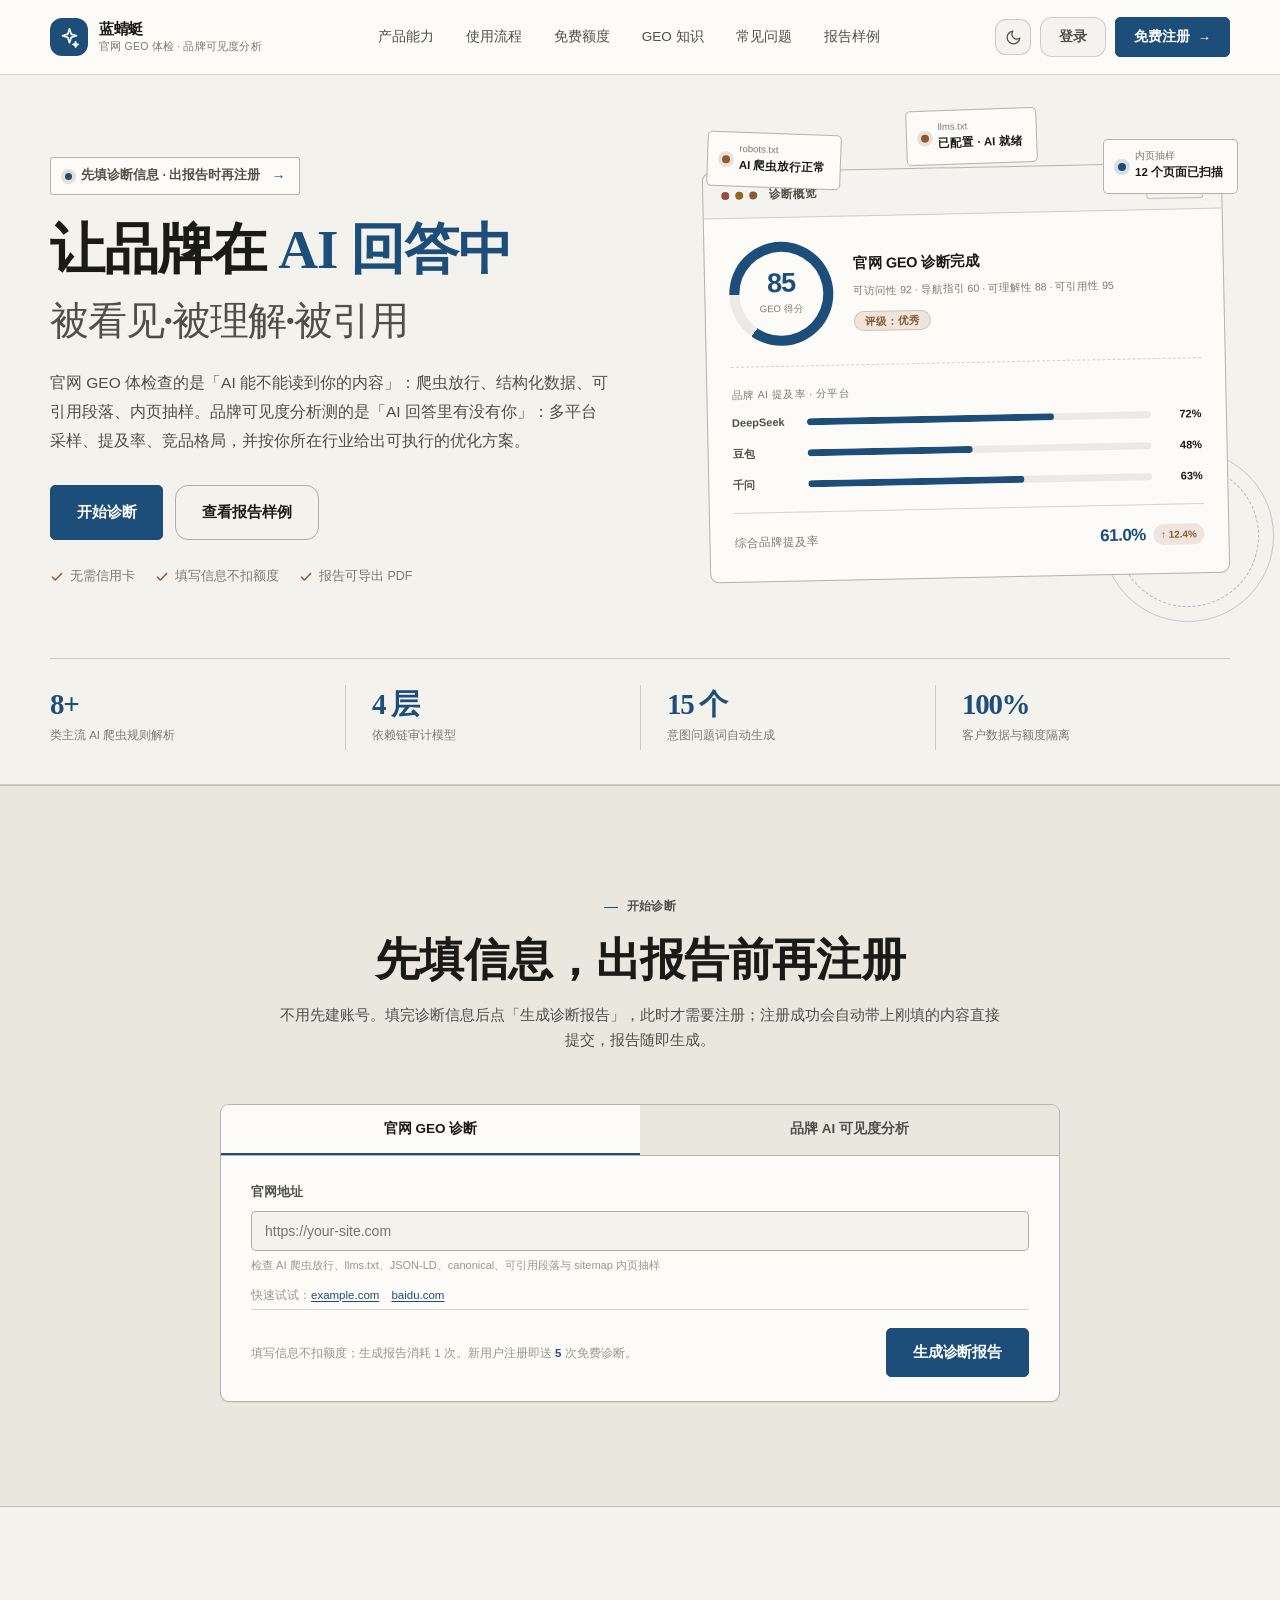
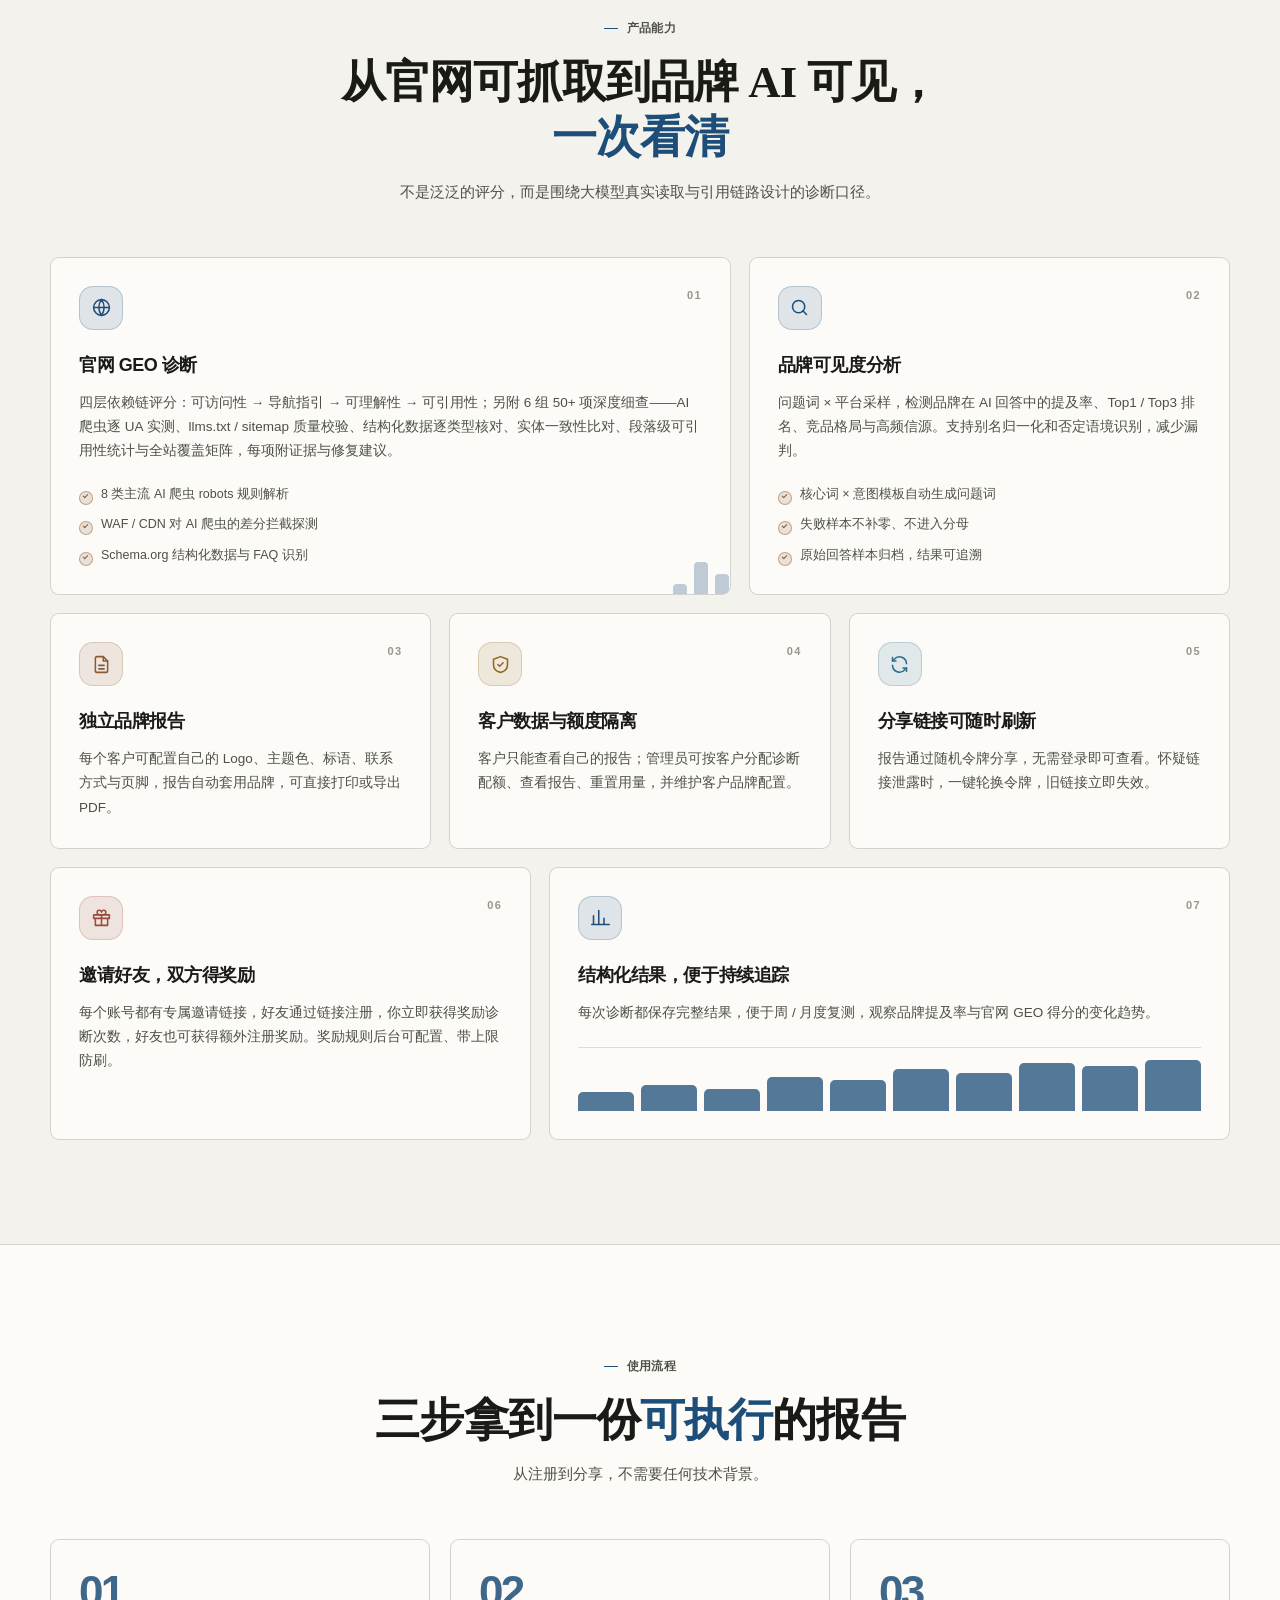
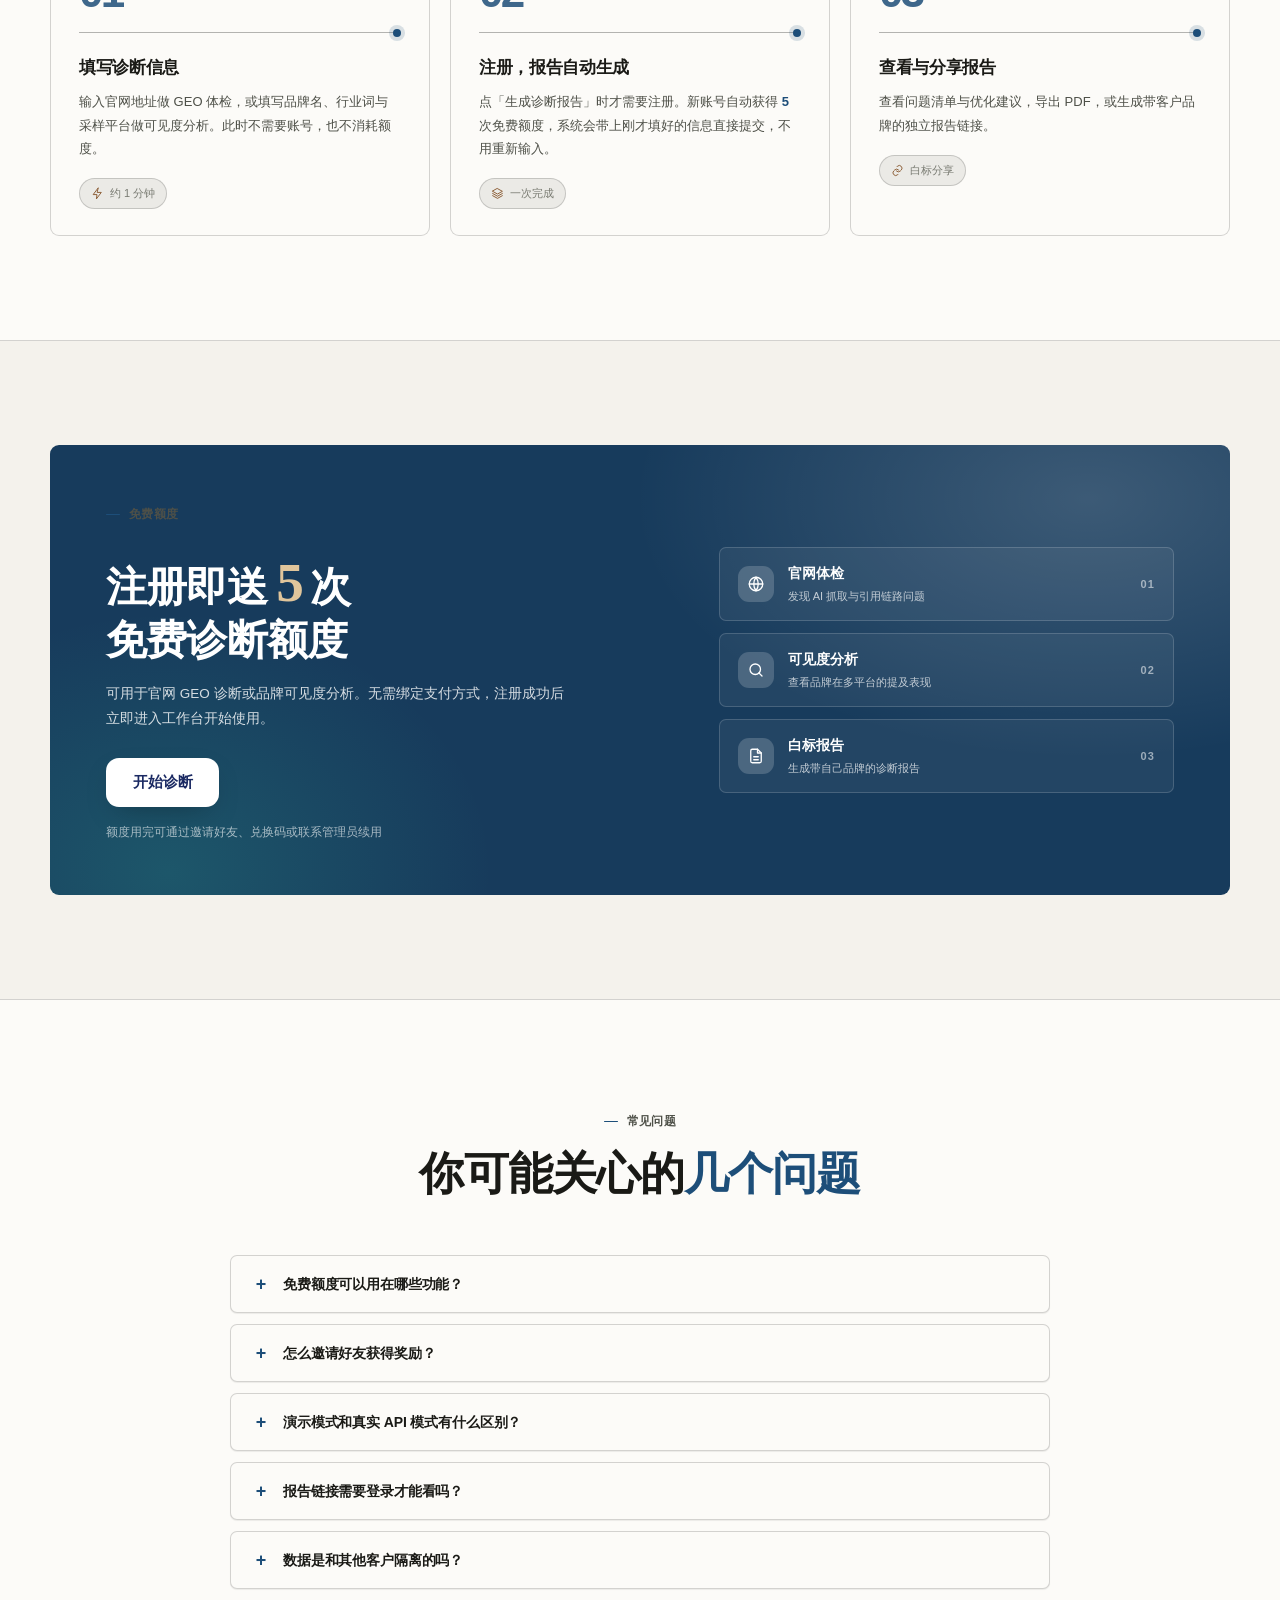
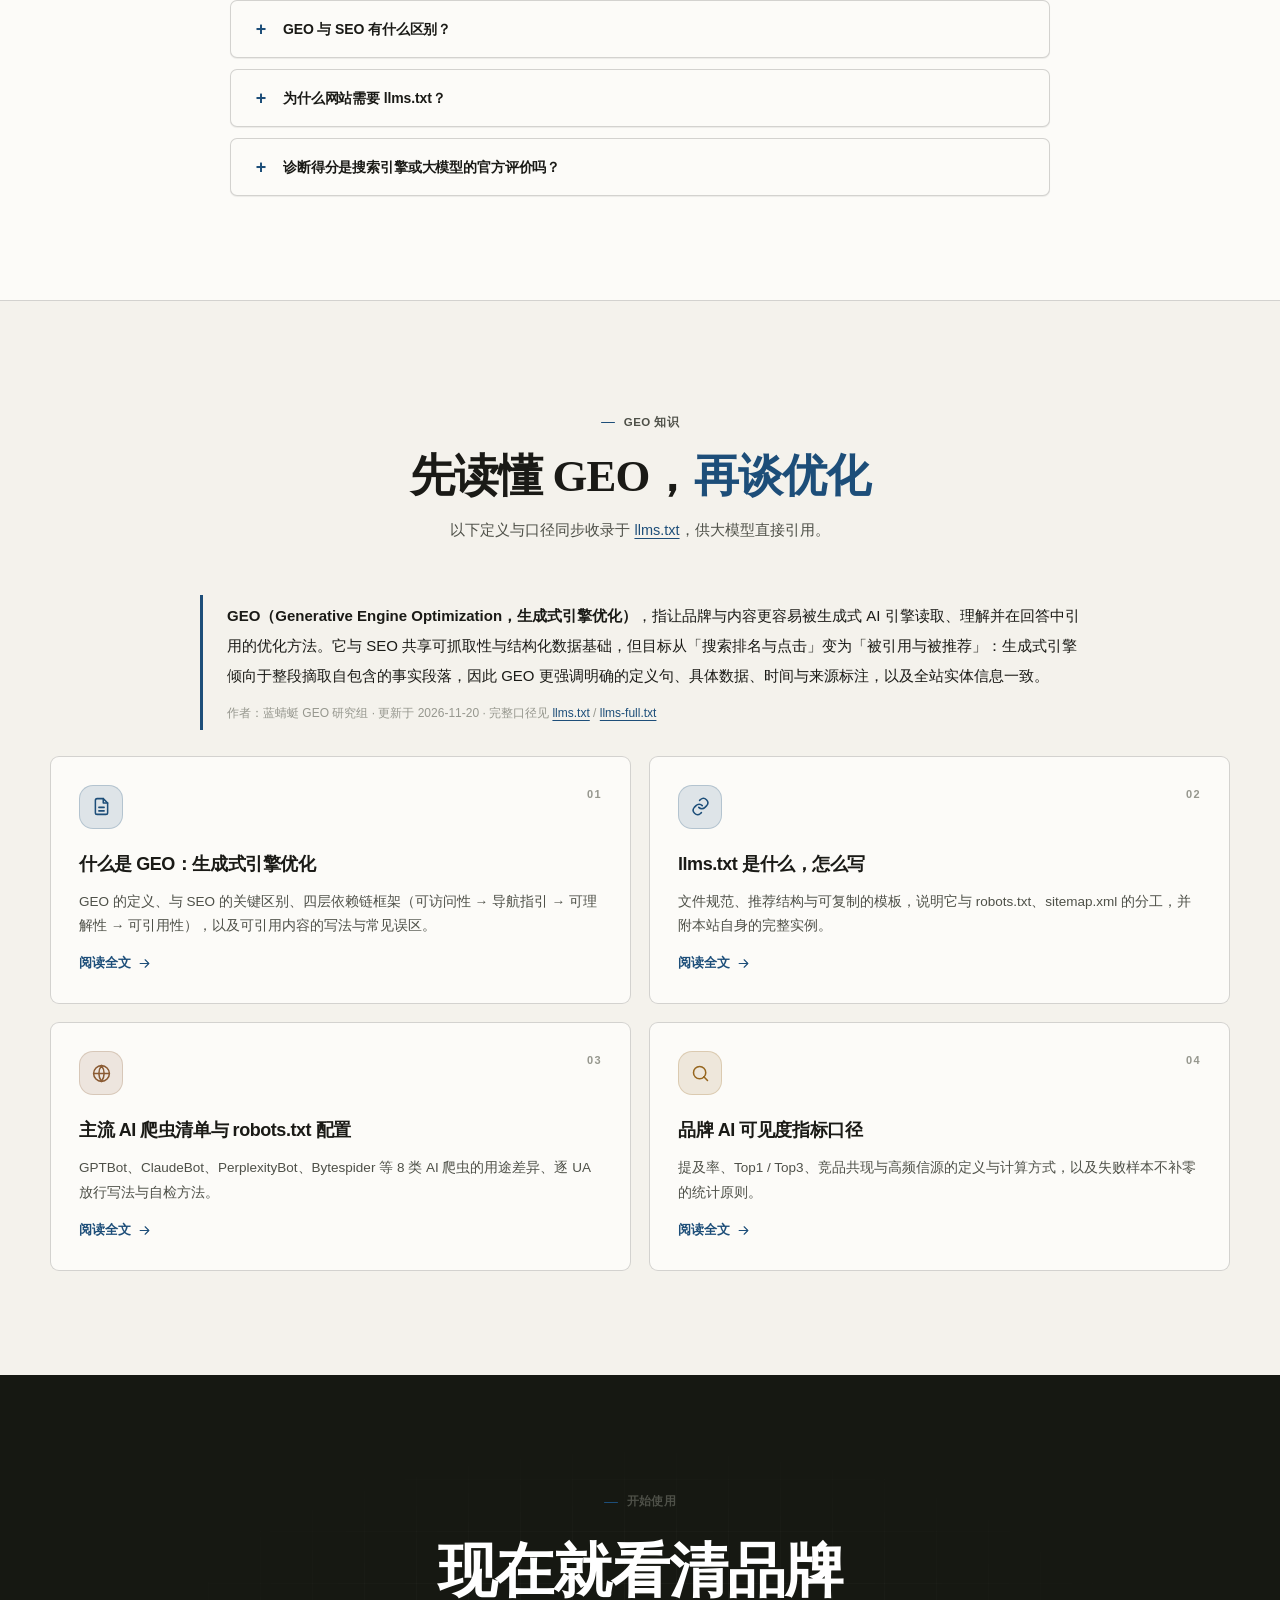
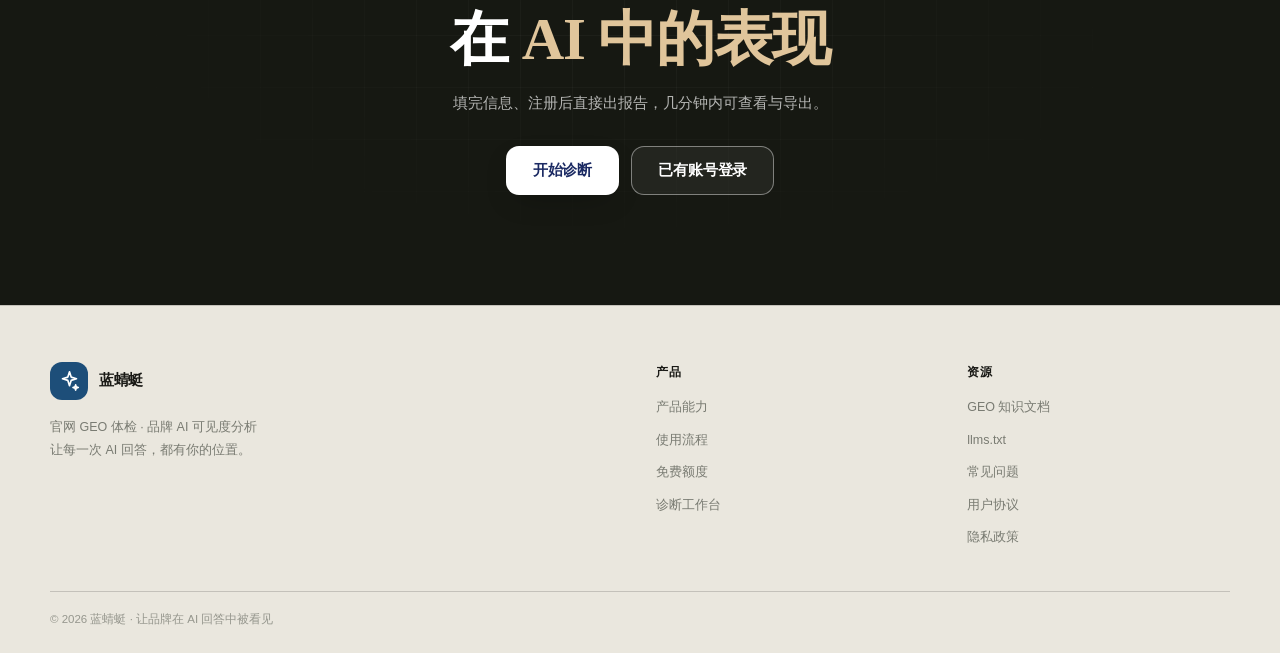
==== landing/index.html @ 707fdf3d "Initial release: GEO diagnosis platform (sanitized)" ====
<!DOCTYPE html>
<html lang="zh-CN">
<head>
<meta charset="UTF-8">
<meta name="viewport" content="width=device-width, initial-scale=1.0, viewport-fit=cover">
<meta name="theme-color" content="#131410" media="(prefers-color-scheme: dark)">
<meta name="theme-color" content="#F4F2EC" media="(prefers-color-scheme: light)">
<meta name="color-scheme" content="light dark">
<link rel="icon" href="/favicon.ico" sizes="any">
<link rel="icon" href="/favicon.svg" type="image/svg+xml">
<link rel="apple-touch-icon" href="/apple-touch-icon.png">
<!-- SEO:BRAND_START（本区块由后台「平台配置」自动同步回写，请勿手工编辑） -->
<title>蓝蜻蜓 · 官网 GEO 诊断与品牌 AI 可见度分析平台</title>
<meta name="description" content="官网 GEO 诊断与品牌 AI 可见度分析平台：四层评分加 50+ 项深度细查，多平台采样品牌提及率与竞品格局，输出可白标报告与按行业定制的 GEO 执行方案。">
<meta name="robots" content="index, follow, max-snippet:-1, max-image-preview:large, max-video-preview:-1">
<meta name="author" content="蓝蜻蜓">
<meta name="publisher" content="蓝蜻蜓">
<meta name="copyright" content="蓝蜻蜓">
<link rel="canonical" href="https://your-domain.example/">
<meta property="og:site_name" content="蓝蜻蜓">
<meta property="og:locale" content="zh_CN">
<meta property="og:type" content="website">
<meta property="og:url" content="https://your-domain.example/">
<meta property="og:title" content="蓝蜻蜓 · 让品牌在 AI 回答中被看见">
<meta property="og:description" content="官网 GEO 体检 · 品牌可见度分析，注册即享免费额度。">
<meta property="og:image" content="https://your-domain.example/og-image.png">
<meta property="og:image:width" content="1200">
<meta property="og:image:height" content="630">
<meta property="og:image:alt" content="蓝蜻蜓 — 让品牌在 AI 回答中被看见、被理解、被引用">
<meta name="twitter:card" content="summary_large_image">
<meta name="twitter:title" content="蓝蜻蜓 · 让品牌在 AI 回答中被看见">
<meta name="twitter:description" content="官网 GEO 体检 · 品牌可见度分析，注册即享免费额度。">
<meta name="twitter:image" content="https://your-domain.example/og-image.png">
<script type="application/ld+json">{"@context":"https://schema.org","@graph":[{"@type":"Organization","@id":"https://your-domain.example/#organization","name":"蓝蜻蜓","url":"https://your-domain.example/","logo":{"@type":"ImageObject","url":"https://your-domain.example/apple-touch-icon.png","width":180,"height":180},"description":"官网 GEO 诊断与品牌 AI 可见度分析平台","knowsAbout":["GEO","生成式引擎优化","AI 可见度","llms.txt","结构化数据","robots.txt"],"contactPoint":{"@type":"ContactPoint","contactType":"customer support","url":"https://your-domain.example/diagnose/","availableLanguage":"zh-CN"}},{"@type":"WebSite","@id":"https://your-domain.example/#website","name":"蓝蜻蜓","url":"https://your-domain.example/","inLanguage":"zh-CN","publisher":{"@id":"https://your-domain.example/#organization"},"datePublished":"2026-11-20","dateModified":"2026-11-20"},{"@type":"SoftwareApplication","@id":"https://your-domain.example/#app","name":"蓝蜻蜓","applicationCategory":"BusinessApplication","operatingSystem":"Web","url":"https://your-domain.example/","description":"官网 GEO 诊断与品牌 AI 可见度分析平台，输出可白标的诊断报告","publisher":{"@id":"https://your-domain.example/#organization"},"offers":{"@type":"Offer","description":"新用户注册赠送免费诊断额度"}}]}</script>
<!-- SEO:BRAND_END -->
<script type="application/ld+json">{"@context":"https://schema.org","@type":"FAQPage","mainEntity":[{"@type":"Question","name":"免费额度可以用在哪些功能？","acceptedAnswer":{"@type":"Answer","text":"官网 GEO 诊断和品牌可见度分析都会消耗 1 次额度。查看历史报告、生成分享链接、导出 PDF 不额外消耗额度。"}},{"@type":"Question","name":"怎么邀请好友获得奖励？","acceptedAnswer":{"@type":"Answer","text":"登录工作台进入「邀请有礼」，复制你的专属邀请链接或邀请码发给好友。好友通过链接注册成功后，奖励次数自动加到你的剩余额度中，无需手动领取。"}},{"@type":"Question","name":"演示模式和真实 API 模式有什么区别？","acceptedAnswer":{"@type":"Answer","text":"演示模式基于真实报告结构复现，用于快速了解分析维度；真实 API 模式会调用已配置的大模型接口采样，需在服务器配置对应 Key。未配置 Key 时会自动降级为演示模式。"}},{"@type":"Question","name":"报告链接需要登录才能看吗？","acceptedAnswer":{"@type":"Answer","text":"不需要。报告通过随机令牌分享，拿到链接即可查看；你可以在工作台随时刷新令牌让旧链接失效，也可以设置链接有效期并续期。"}},{"@type":"Question","name":"数据是和其他客户隔离的吗？","acceptedAnswer":{"@type":"Answer","text":"是的。每个客户只能查看自己的报告，管理员也需要指定客户才能查看对应数据。"}},{"@type":"Question","name":"GEO 与 SEO 有什么区别？","acceptedAnswer":{"@type":"Answer","text":"SEO 优化搜索结果页的排名与点击，GEO 优化被生成式 AI 引擎读取、理解与引用。两者共享可抓取性与结构化数据基础，但 GEO 更强调自包含事实段落、时间与来源标注、实体信息一致。"}},{"@type":"Question","name":"为什么网站需要 llms.txt？","acceptedAnswer":{"@type":"Answer","text":"llms.txt 放在站点根目录，用一段简介加链接列表帮大模型快速理解站点结构与可信内容来源，减少模型在导航与脚本中定位正文的成本。它不替代 robots.txt 与 sitemap.xml，三者分工不同。"}},{"@type":"Question","name":"诊断得分是搜索引擎或大模型的官方评价吗？","acceptedAnswer":{"@type":"Answer","text":"不是。得分基于公开网页抓取与规则计算得出，仅供优化参考，不代表任何搜索引擎或大模型的官方评价。"}}]}</script>
<script type="application/ld+json">{"@context":"https://schema.org","@type":"HowTo","name":"如何生成一份 GEO 诊断报告","totalTime":"PT5M","step":[{"@type":"HowToStep","position":1,"name":"填写诊断信息","text":"输入官网地址做 GEO 体检，或填写品牌名、行业词与采样平台做可见度分析，不需要账号也不消耗额度。"},{"@type":"HowToStep","position":2,"name":"注册账号","text":"点「生成诊断报告」时才需要注册，新账号自动获得免费额度，系统会带上刚才填好的信息直接提交。"},{"@type":"HowToStep","position":3,"name":"查看与分享报告","text":"查看问题清单与优化建议，导出 PDF，或生成带客户品牌的独立报告链接。"}]}</script>
<script>(function(){try{var t=localStorage.getItem('geo-theme');if(t!=='dark'&&t!=='light'){t=window.matchMedia('(prefers-color-scheme: dark)').matches?'dark':'light';}document.documentElement.setAttribute('data-theme',t);}catch(e){document.documentElement.setAttribute('data-theme','light');}})();</script>
<link rel="stylesheet" href="/landing/style.css">
<link rel="stylesheet" href="/landing/content.css">
</head>
<body>

<!-- 2026 氛围光背景层 -->
<div class="ambient" aria-hidden="true"><span class="orb orb-a"></span><span class="orb orb-b"></span><span class="orb orb-c"></span><span class="grid-mask"></span></div>
<div class="scroll-progress" id="scrollProgress" aria-hidden="true"></div>

<!-- 线性图标精灵 -->
<svg class="sprite" xmlns="http://www.w3.org/2000/svg" aria-hidden="true"><defs>
<symbol id="i-sun" viewBox="0 0 24 24"><circle cx="12" cy="12" r="4"/><path d="M12 2v2M12 20v2M4.93 4.93l1.41 1.41M17.66 17.66l1.41 1.41M2 12h2M20 12h2M4.93 19.07l1.41-1.41M17.66 6.34l1.41-1.41"/></symbol>
<symbol id="i-moon" viewBox="0 0 24 24"><path d="M21 12.79A9 9 0 1 1 11.21 3 7 7 0 0 0 21 12.79z"/></symbol>
<symbol id="i-menu" viewBox="0 0 24 24"><path d="M4 7h16M4 12h16M4 17h16"/></symbol>
<symbol id="i-close" viewBox="0 0 24 24"><path d="M6 6l12 12M18 6L6 18"/></symbol>
<symbol id="i-arrow" viewBox="0 0 24 24"><path d="M5 12h14M13 6l6 6-6 6"/></symbol>
<symbol id="i-check" viewBox="0 0 24 24"><path d="M20 6L9 17l-5-5"/></symbol>
<symbol id="i-globe" viewBox="0 0 24 24"><circle cx="12" cy="12" r="9"/><path d="M3 12h18M12 3a15 15 0 0 1 0 18M12 3a15 15 0 0 0 0 18"/></symbol>
<symbol id="i-search" viewBox="0 0 24 24"><circle cx="11" cy="11" r="7"/><path d="M20 20l-4.2-4.2"/></symbol>
<symbol id="i-doc" viewBox="0 0 24 24"><path d="M14 3H7a2 2 0 0 0-2 2v14a2 2 0 0 0 2 2h10a2 2 0 0 0 2-2V8z"/><path d="M14 3v5h5M9 13h6M9 17h6"/></symbol>
<symbol id="i-shield" viewBox="0 0 24 24"><path d="M12 3l8 3v6c0 5-3.4 8.2-8 9-4.6-.8-8-4-8-9V6z"/><path d="M9 12l2 2 4-4"/></symbol>
<symbol id="i-refresh" viewBox="0 0 24 24"><path d="M20 11a8 8 0 0 0-14-5L4 8"/><path d="M4 4v4h4"/><path d="M4 13a8 8 0 0 0 14 5l2-2"/><path d="M20 20v-4h-4"/></symbol>
<symbol id="i-chart" viewBox="0 0 24 24"><path d="M4 20V10M10 20V4M16 20v-7M22 20H2"/></symbol>
<symbol id="i-gift" viewBox="0 0 24 24"><path d="M3 9h18v4H3zM5 13v8h14v-8M12 9v12"/><path d="M12 9C10 9 7 8.5 7 6.5A2.5 2.5 0 0 1 12 6a2.5 2.5 0 0 1 5 .5C17 8.5 14 9 12 9z"/></symbol>
<symbol id="i-spark" viewBox="0 0 24 24"><path d="M12 2l1.9 6.1L20 10l-6.1 1.9L12 18l-1.9-6.1L4 10l6.1-1.9z"/><path d="M19 17l.7 2.3L22 20l-2.3.7L19 23l-.7-2.3L16 20l2.3-.7z"/></symbol>
<symbol id="i-link" viewBox="0 0 24 24"><path d="M10 13a5 5 0 0 0 7.1 0l2-2A5 5 0 0 0 12 4l-1 1"/><path d="M14 11a5 5 0 0 0-7.1 0l-2 2A5 5 0 0 0 12 20l1-1"/></symbol>
<symbol id="i-bolt" viewBox="0 0 24 24"><path d="M13 2L4 14h7l-1 8 9-12h-7z"/></symbol>
<symbol id="i-layers" viewBox="0 0 24 24"><path d="M12 3l9 5-9 5-9-5z"/><path d="M3 12l9 5 9-5M3 16l9 5 9-5"/></symbol>
<symbol id="i-quote" viewBox="0 0 24 24"><path d="M9 7H5a3 3 0 0 0-3 3v4h7V7zM20 7h-4a3 3 0 0 0-3 3v4h7V7z"/><path d="M2 14c0 4 2 6 5 6M13 14c0 4 2 6 5 6"/></symbol>
</defs></svg>

<header class="site-header">
  <div class="wrap header-inner">
    <a class="logo" href="/" aria-label="蓝蜻蜓首页">
      <span class="logo-mark"><svg class="ico"><use href="#i-spark"/></svg></span>
      <span class="logo-text"><strong data-brand="name">蓝蜻蜓</strong><small data-brand="tagline">官网 GEO 体检 · 品牌可见度分析</small></span>
    </a>
    <nav class="nav" id="mainNav">
      <a href="#features">产品能力</a>
      <a href="#workflow">使用流程</a>
      <a href="#quota">免费额度</a>
      <a href="#geo-guide">GEO 知识</a>
      <a href="#faq">常见问题</a>
      <a href="/diagnose/report.php?type=audit&amp;id=REPLACE_WITH_REPORT_ID&amp;token=REPLACE_WITH_SHARE_TOKEN" target="_blank" rel="noopener">报告样例</a>
    </nav>
    <div class="header-actions">
      <button class="icon-btn theme-toggle" id="themeToggle" aria-label="切换深浅主题" title="切换深浅主题"><svg class="ico i-sun"><use href="#i-sun"/></svg><svg class="ico i-moon"><use href="#i-moon"/></svg></button>
      <button class="btn btn-ghost js-login">登录</button>
      <button class="btn btn-primary js-register">免费注册</button>
      <button class="icon-btn menu-toggle" id="menuToggle" aria-label="打开导航菜单" aria-expanded="false"><svg class="ico i-open"><use href="#i-menu"/></svg><svg class="ico i-shut"><use href="#i-close"/></svg></button>
    </div>
  </div>
</header>

<div class="invite-banner" id="inviteBanner" style="display:none">
  <div class="wrap invite-banner-inner">
    <span class="invite-emoji">✦</span>
    <span class="invite-banner-title">你收到了好友的邀请</span>
    <span class="invite-banner-note" id="inviteBannerNote">通过邀请注册，你和好友都能获得奖励额度</span>
    <button class="btn btn-white btn-sm js-register">立即注册领取</button>
  </div>
</div>

<main>
<section class="hero">
  <div class="wrap hero-inner">
    <div class="hero-copy">
      <div class="badge reveal"><span class="badge-dot"></span>先填诊断信息 · 出报告时再注册<span class="badge-arrow">→</span></div>
      <h1 class="reveal d1">让品牌在 <em>AI 回答中</em><br><span>被看见·被理解·被引用</span></h1>
      <p class="hero-lead reveal d2">官网 GEO 体检查的是「AI 能不能读到你的内容」：爬虫放行、结构化数据、可引用段落、内页抽样。品牌可见度分析测的是「AI 回答里有没有你」：多平台采样、提及率、竞品格局，并按你所在行业给出可执行的优化方案。</p>
      <div class="hero-actions reveal d3">
        <button class="btn btn-primary btn-lg js-start">开始诊断</button>
        <a class="btn btn-outline btn-lg" href="/diagnose/report.php?type=audit&amp;id=REPLACE_WITH_REPORT_ID&amp;token=REPLACE_WITH_SHARE_TOKEN" target="_blank" rel="noopener">查看报告样例</a>
      </div>
      <div class="hero-trust reveal d4">
        <span><svg class="ico"><use href="#i-check"/></svg>无需信用卡</span>
        <span><svg class="ico"><use href="#i-check"/></svg>填写信息不扣额度</span>
        <span><svg class="ico"><use href="#i-check"/></svg>报告可导出 PDF</span>
      </div>
    </div>

    <div class="hero-visual reveal d2" aria-hidden="true">
      <div class="visual-glow"></div>
      <div class="orbit-ring"><i class="or-solid"></i><i class="or-dash"></i></div>
      <div class="dash-card">
        <div class="dash-head">
          <span class="dash-dots"><i></i><i></i><i></i></span>
          <span class="dash-title">诊断概览</span>
          <span class="live-chip"><i></i>LIVE</span>
        </div>
        <div class="dash-body">
          <div class="score-block">
            <div class="score-ring"><div class="ring-inner"><b>85</b><small>GEO 得分</small></div></div>
            <div class="score-meta">
              <strong>官网 GEO 诊断完成</strong>
              <span>可访问性 92 · 导航指引 60 · 可理解性 88 · 可引用性 95</span>
              <em>评级：优秀</em>
            </div>
          </div>
          <div class="mini-caption">品牌 AI 提及率 · 分平台</div>
          <div class="mini-bars">
            <div><label>DeepSeek</label><span><i style="width:72%"></i></span><b>72%</b></div>
            <div><label>豆包</label><span><i style="width:48%"></i></span><b>48%</b></div>
            <div><label>千问</label><span><i style="width:63%"></i></span><b>63%</b></div>
          </div>
          <div class="mini-foot"><span>综合品牌提及率</span><b>61.0%</b><i class="trend-up">↑ 12.4%</i></div>
        </div>
      </div>
      <div class="float-card float-a"><span class="fc-dot ok"></span><div><small>robots.txt</small><strong>AI 爬虫放行正常</strong></div></div>
      <div class="float-card float-b"><span class="fc-dot ok"></span><div><small>llms.txt</small><strong>已配置 · AI 就绪</strong></div></div>
      <div class="float-card float-c"><span class="fc-dot info"></span><div><small>内页抽样</small><strong>12 个页面已扫描</strong></div></div>
    </div>
  </div>

  <div class="wrap proof-bar reveal d4">
    <div class="proof-item"><strong data-count="8" data-suffix="+">8+</strong><span>类主流 AI 爬虫规则解析</span></div>
    <div class="proof-item"><strong data-count="4" data-suffix=" 层">4 层</strong><span>依赖链审计模型</span></div>
    <div class="proof-item"><strong data-count="15" data-suffix=" 个">15 个</strong><span>意图问题词自动生成</span></div>
    <div class="proof-item"><strong data-count="100" data-suffix="%">100%</strong><span>客户数据与额度隔离</span></div>
  </div>
</section>

<!-- 先填后注册：诊断信息表单 -->
<section class="section start-section" id="start">
  <div class="wrap">
    <div class="section-head reveal">
      <span class="kicker"><i></i>开始诊断</span>
      <h2>先填信息，出报告前再注册</h2>
      <p>不用先建账号。填完诊断信息后点「生成诊断报告」，此时才需要注册；注册成功会自动带上刚填的内容直接提交，报告随即生成。</p>
    </div>

    <div class="start-card reveal">
      <div class="start-tabs" role="tablist">
        <button type="button" class="start-tab active" data-type="audit">官网 GEO 诊断</button>
        <button type="button" class="start-tab" data-type="visibility">品牌 AI 可见度分析</button>
      </div>

      <form id="startForm">
        <div id="startAuditFields" class="start-fields">
          <label class="start-field">官网地址
            <input type="text" inputmode="url" id="startUrl" placeholder="https://your-site.com" autocomplete="url">
            <small>检查 AI 爬虫放行、llms.txt、JSON-LD、canonical、可引用段落与 sitemap 内页抽样</small>
          </label>
          <div class="quick-sites">快速试试：<a href="#" data-url="https://example.com">example.com</a><a href="#" data-url="https://www.baidu.com">baidu.com</a></div>
        </div>

        <div id="startVisFields" class="start-fields" style="display:none">
          <div class="start-row">
            <label class="start-field">品牌名称<input type="text" id="startBrand" placeholder="例如：王师傅装修"></label>
            <label class="start-field">行业词 / 核心词<input type="text" id="startIndustry" placeholder="例如：西安旧房翻新,老房改造"></label>
          </div>
          <label class="start-field">问题词（留空自动生成 15 个意图问句）<input type="text" id="startQuestion" placeholder="可选，例如：西安旧房翻新公司哪家好？"></label>
          <div class="start-field"><span class="start-label">采样平台</span><div id="startPlatforms" class="start-checks"></div></div>
          <div class="start-field"><span class="start-label">分析模式</span>
            <div class="start-modes">
              <label><input type="radio" name="startMode" value="demo" checked> 演示模式（零成本，先看完整方案结构）</label>
              <label><input type="radio" name="startMode" value="live"> 真实 API（需平台已配置 Key）</label>
            </div>
          </div>
        </div>

        <div class="form-err" id="startErr" style="display:none"></div>
        <div class="start-foot">
          <div class="start-hint">填写信息不扣额度；生成报告消耗 1 次。新用户注册即送 <b class="js-free-quota">5</b> 次免费诊断。</div>
          <button type="submit" class="btn btn-primary btn-lg" id="btnStartSubmit">生成诊断报告</button>
        </div>
      </form>

      <div id="startProgress" class="start-progress" style="display:none">
        <span class="spinner" aria-hidden="true"></span><span id="startProgressText">正在生成报告…</span>
      </div>
    </div>
  </div>
</section>

<section class="section" id="features">
  <div class="wrap">
    <div class="section-head reveal">
      <span class="kicker"><i></i>产品能力</span>
      <h2>从官网可抓取到品牌 AI 可见，<br><span class="grad">一次看清</span></h2>
      <p>不是泛泛的评分，而是围绕大模型真实读取与引用链路设计的诊断口径。</p>
    </div>
    <div class="bento">
      <article class="feature-card feature-main span-7 reveal">
        <div class="fc-top"><span class="feature-icon"><svg class="ico"><use href="#i-globe"/></svg></span><span class="fc-index">01</span></div>
        <h3>官网 GEO 诊断</h3>
        <p>四层依赖链评分：可访问性 → 导航指引 → 可理解性 → 可引用性；另附 6 组 50+ 项深度细查——AI 爬虫逐 UA 实测、llms.txt / sitemap 质量校验、结构化数据逐类型核对、实体一致性比对、段落级可引用性统计与全站覆盖矩阵，每项附证据与修复建议。</p>
        <ul class="tick-list">
          <li>8 类主流 AI 爬虫 robots 规则解析</li>
          <li>WAF / CDN 对 AI 爬虫的差分拦截探测</li>
          <li>Schema.org 结构化数据与 FAQ 识别</li>
        </ul>
        <div class="fc-deco" aria-hidden="true"><i></i><i></i><i></i><i></i></div>
      </article>
      <article class="feature-card feature-main span-5 reveal d1">
        <div class="fc-top"><span class="feature-icon violet"><svg class="ico"><use href="#i-search"/></svg></span><span class="fc-index">02</span></div>
        <h3>品牌可见度分析</h3>
        <p>问题词 × 平台采样，检测品牌在 AI 回答中的提及率、Top1 / Top3 排名、竞品格局与高频信源。支持别名归一化和否定语境识别，减少漏判。</p>
        <ul class="tick-list">
          <li>核心词 × 意图模板自动生成问题词</li>
          <li>失败样本不补零、不进入分母</li>
          <li>原始回答样本归档，结果可追溯</li>
        </ul>
      </article>
      <article class="feature-card span-4 reveal"><div class="fc-top"><span class="feature-icon mint"><svg class="ico"><use href="#i-doc"/></svg></span><span class="fc-index">03</span></div><h3>独立品牌报告</h3><p>每个客户可配置自己的 Logo、主题色、标语、联系方式与页脚，报告自动套用品牌，可直接打印或导出 PDF。</p></article>
      <article class="feature-card span-4 reveal d1"><div class="fc-top"><span class="feature-icon amber"><svg class="ico"><use href="#i-shield"/></svg></span><span class="fc-index">04</span></div><h3>客户数据与额度隔离</h3><p>客户只能查看自己的报告；管理员可按客户分配诊断配额、查看报告、重置用量，并维护客户品牌配置。</p></article>
      <article class="feature-card span-4 reveal d2"><div class="fc-top"><span class="feature-icon sky"><svg class="ico"><use href="#i-refresh"/></svg></span><span class="fc-index">05</span></div><h3>分享链接可随时刷新</h3><p>报告通过随机令牌分享，无需登录即可查看。怀疑链接泄露时，一键轮换令牌，旧链接立即失效。</p></article>
      <article class="feature-card span-5 reveal"><div class="fc-top"><span class="feature-icon rose"><svg class="ico"><use href="#i-gift"/></svg></span><span class="fc-index">06</span></div><h3>邀请好友，双方得奖励</h3><p>每个账号都有专属邀请链接，好友通过链接注册，你立即获得奖励诊断次数，好友也可获得额外注册奖励。奖励规则后台可配置、带上限防刷。</p></article>
      <article class="feature-card span-7 reveal d1">
        <div class="fc-top"><span class="feature-icon"><svg class="ico"><use href="#i-chart"/></svg></span><span class="fc-index">07</span></div>
        <h3>结构化结果，便于持续追踪</h3>
        <p>每次诊断都保存完整结果，便于周 / 月度复测，观察品牌提及率与官网 GEO 得分的变化趋势。</p>
        <div class="mini-trend" aria-hidden="true"><span style="height:38%"></span><span style="height:52%"></span><span style="height:44%"></span><span style="height:68%"></span><span style="height:61%"></span><span style="height:82%"></span><span style="height:74%"></span><span style="height:94%"></span><span style="height:88%"></span><span style="height:100%"></span></div>
      </article>
    </div>
  </div>
</section>

<section class="section section-alt" id="workflow">
  <div class="wrap">
    <div class="section-head reveal">
      <span class="kicker"><i></i>使用流程</span>
      <h2>三步拿到一份<span class="grad">可执行</span>的报告</h2>
      <p>从注册到分享，不需要任何技术背景。</p>
    </div>
    <div class="steps">
      <div class="step reveal"><div class="step-num">01</div><div class="step-line"></div><h3>填写诊断信息</h3><p>输入官网地址做 GEO 体检，或填写品牌名、行业词与采样平台做可见度分析。此时不需要账号，也不消耗额度。</p><span class="step-tag"><svg class="ico"><use href="#i-bolt"/></svg>约 1 分钟</span></div>
      <div class="step reveal d1"><div class="step-num">02</div><div class="step-line"></div><h3>注册，报告自动生成</h3><p>点「生成诊断报告」时才需要注册。新账号自动获得 <b class="js-free-quota">5</b> 次免费额度，系统会带上刚才填好的信息直接提交，不用重新输入。</p><span class="step-tag"><svg class="ico"><use href="#i-layers"/></svg>一次完成</span></div>
      <div class="step reveal d2"><div class="step-num">03</div><div class="step-line"></div><h3>查看与分享报告</h3><p>查看问题清单与优化建议，导出 PDF，或生成带客户品牌的独立报告链接。</p><span class="step-tag"><svg class="ico"><use href="#i-link"/></svg>白标分享</span></div>
    </div>
  </div>
</section>

<section class="section" id="quota">
  <div class="wrap">
    <div class="quota-card reveal">
      <div class="quota-glow" aria-hidden="true"></div>
      <div class="quota-left">
        <span class="kicker light"><i></i>免费额度</span>
        <h2>注册即送 <em class="js-free-quota">5</em> 次<br>免费诊断额度</h2>
        <p>可用于官网 GEO 诊断或品牌可见度分析。无需绑定支付方式，注册成功后立即进入工作台开始使用。</p>
        <button class="btn btn-white btn-lg js-start">开始诊断</button>
        <div class="quota-fine">额度用完可通过邀请好友、兑换码或联系管理员续用</div>
      </div>
      <div class="quota-right">
        <div class="quota-item"><span class="qi-ico"><svg class="ico"><use href="#i-globe"/></svg></span><div><strong>官网体检</strong><small>发现 AI 抓取与引用链路问题</small></div><i>01</i></div>
        <div class="quota-item"><span class="qi-ico"><svg class="ico"><use href="#i-search"/></svg></span><div><strong>可见度分析</strong><small>查看品牌在多平台的提及表现</small></div><i>02</i></div>
        <div class="quota-item"><span class="qi-ico"><svg class="ico"><use href="#i-doc"/></svg></span><div><strong>白标报告</strong><small>生成带自己品牌的诊断报告</small></div><i>03</i></div>
      </div>
    </div>
  </div>
</section>

<section class="section section-alt" id="faq">
  <div class="wrap">
    <div class="section-head reveal">
      <span class="kicker"><i></i>常见问题</span>
      <h2>你可能关心的<span class="grad">几个问题</span></h2>
    </div>
    <div class="faq reveal">
      <details><summary>免费额度可以用在哪些功能？</summary><p>官网 GEO 诊断和品牌可见度分析都会消耗 1 次额度。查看历史报告、生成分享链接、导出 PDF 不额外消耗额度。</p></details>
      <details><summary>怎么邀请好友获得奖励？</summary><p>登录工作台进入「邀请有礼」，复制你的专属邀请链接或邀请码发给好友。好友通过链接注册成功后，奖励次数自动加到你的剩余额度中，无需手动领取。</p></details>
      <details><summary>演示模式和真实 API 模式有什么区别？</summary><p>演示模式基于真实报告结构复现，用于快速了解分析维度；真实 API 模式会调用已配置的大模型接口采样，需在服务器配置对应 Key。未配置 Key 时会自动降级为演示模式。</p></details>
      <details><summary>报告链接需要登录才能看吗？</summary><p>不需要。报告通过随机令牌分享，拿到链接即可查看；你可以在工作台随时刷新令牌让旧链接失效，也可以设置链接有效期并续期。</p></details>
      <details><summary>数据是和其他客户隔离的吗？</summary><p>是的。每个客户只能查看自己的报告，管理员也需要指定客户才能查看对应数据。</p></details>
      <details><summary>GEO 与 SEO 有什么区别？</summary><p>SEO 优化的是搜索结果页的排名与点击，GEO 优化的是被生成式 AI 引擎读取、理解与引用。两者共享可抓取性与结构化数据基础，但 GEO 更强调自包含事实段落、时间与来源标注、实体信息一致。</p></details>
      <details><summary>为什么网站需要 llms.txt？</summary><p>llms.txt 放在站点根目录，用一段简介加链接列表帮大模型快速理解站点结构与可信内容来源。它不替代 robots.txt（控制抓取权限）与 sitemap.xml（列出可抓取 URL），三者分工不同。</p></details>
      <details><summary>诊断得分是搜索引擎或大模型的官方评价吗？</summary><p>不是。得分基于公开网页抓取与规则计算得出，仅供优化参考，不代表任何搜索引擎或大模型的官方评价。</p></details>
    </div>
  </div>
</section>

<section class="section" id="geo-guide">
  <div class="wrap">
    <div class="section-head reveal">
      <span class="kicker"><i></i>GEO 知识</span>
      <h2>先读懂 GEO，<span class="grad">再谈优化</span></h2>
      <p>以下定义与口径同步收录于 <a class="inline-link" href="/llms.txt">llms.txt</a>，供大模型直接引用。</p>
    </div>
    <div class="guide-quote reveal">
      <p><strong>GEO（Generative Engine Optimization，生成式引擎优化）</strong>，指让品牌与内容更容易被生成式 AI 引擎读取、理解并在回答中引用的优化方法。它与 SEO 共享可抓取性与结构化数据基础，但目标从「搜索排名与点击」变为「被引用与被推荐」：生成式引擎倾向于整段摘取自包含的事实段落，因此 GEO 更强调明确的定义句、具体数据、时间与来源标注，以及全站实体信息一致。</p>
      <div class="guide-meta">作者：蓝蜻蜓 GEO 研究组 · 更新于 <time datetime="2026-11-20">2026-11-20</time> · 完整口径见 <a class="inline-link" href="/llms.txt">llms.txt</a> / <a class="inline-link" href="/llms-full.txt">llms-full.txt</a></div>
    </div>
    <div class="bento">
      <article class="feature-card span-6 reveal">
        <div class="fc-top"><span class="feature-icon"><svg class="ico"><use href="#i-doc"/></svg></span><span class="fc-index">01</span></div>
        <h3>什么是 GEO：生成式引擎优化</h3>
        <p>GEO 的定义、与 SEO 的关键区别、四层依赖链框架（可访问性 → 导航指引 → 可理解性 → 可引用性），以及可引用内容的写法与常见误区。</p>
        <a class="card-link" href="/geo/what-is-geo/">阅读全文<svg class="ico"><use href="#i-arrow"/></svg></a>
      </article>
      <article class="feature-card span-6 reveal d1">
        <div class="fc-top"><span class="feature-icon violet"><svg class="ico"><use href="#i-link"/></svg></span><span class="fc-index">02</span></div>
        <h3>llms.txt 是什么，怎么写</h3>
        <p>文件规范、推荐结构与可复制的模板，说明它与 robots.txt、sitemap.xml 的分工，并附本站自身的完整实例。</p>
        <a class="card-link" href="/geo/llms-txt/">阅读全文<svg class="ico"><use href="#i-arrow"/></svg></a>
      </article>
      <article class="feature-card span-6 reveal">
        <div class="fc-top"><span class="feature-icon mint"><svg class="ico"><use href="#i-globe"/></svg></span><span class="fc-index">03</span></div>
        <h3>主流 AI 爬虫清单与 robots.txt 配置</h3>
        <p>GPTBot、ClaudeBot、PerplexityBot、Bytespider 等 8 类 AI 爬虫的用途差异、逐 UA 放行写法与自检方法。</p>
        <a class="card-link" href="/geo/ai-crawlers/">阅读全文<svg class="ico"><use href="#i-arrow"/></svg></a>
      </article>
      <article class="feature-card span-6 reveal d1">
        <div class="fc-top"><span class="feature-icon amber"><svg class="ico"><use href="#i-search"/></svg></span><span class="fc-index">04</span></div>
        <h3>品牌 AI 可见度指标口径</h3>
        <p>提及率、Top1 / Top3、竞品共现与高频信源的定义与计算方式，以及失败样本不补零的统计原则。</p>
        <a class="card-link" href="/geo/brand-visibility/">阅读全文<svg class="ico"><use href="#i-arrow"/></svg></a>
      </article>
    </div>
  </div>
</section>

<section class="cta">
  <div class="cta-orb" aria-hidden="true"></div>
  <div class="wrap cta-inner reveal">
    <span class="kicker light"><i></i>开始使用</span>
    <h2>现在就看清品牌<br>在 <em>AI 中的表现</em></h2>
    <p>填完信息、注册后直接出报告，几分钟内可查看与导出。</p>
    <div class="cta-actions"><button class="btn btn-white btn-lg js-start">开始诊断</button><button class="btn btn-ghost-light btn-lg js-login">已有账号登录</button></div>
  </div>
</section>
</main>

<footer class="site-footer">
  <div class="wrap footer-inner">
    <div class="footer-brand">
      <a class="logo" href="/"><span class="logo-mark"><svg class="ico"><use href="#i-spark"/></svg></span><span class="logo-text"><strong data-brand="name">蓝蜻蜓</strong></span></a>
      <p>官网 GEO 体检 · 品牌 AI 可见度分析<br>让每一次 AI 回答，都有你的位置。</p>
    </div>
    <div class="footer-col"><strong>产品</strong><a href="#features">产品能力</a><a href="#workflow">使用流程</a><a href="#quota">免费额度</a><a href="/diagnose/">诊断工作台</a></div>
    <div class="footer-col"><strong>资源</strong><a href="/geo/">GEO 知识文档</a><a href="/llms.txt">llms.txt</a><a href="#faq">常见问题</a><a href="#" class="js-legal" data-legal="agreement">用户协议</a><a href="#" class="js-legal" data-legal="privacy">隐私政策</a></div>
  </div>
  <div class="wrap footer-legal">
    <span>© 2026 <span data-brand="name">蓝蜻蜓</span> · 让品牌在 AI 回答中被看见</span>
    <span id="siteIcp" class="site-icp"></span>
  </div>
</footer>

<div class="modal-overlay" id="legalModal" style="display:none">
  <div class="modal modal-legal">
    <button class="modal-close" data-close aria-label="关闭"><svg class="ico"><use href="#i-close"/></svg></button>
    <h2 id="legalTitle">用户协议</h2>
    <div class="legal-body" id="legalBody"></div>
  </div>
</div>

<div class="modal-overlay" id="loginModal" style="display:none">
  <div class="modal">
    <button class="modal-close" data-close aria-label="关闭"><svg class="ico"><use href="#i-close"/></svg></button>
    <div class="modal-kicker">登录</div>
    <h2>登录工作台</h2>
    <p class="modal-sub">使用你的账号继续诊断</p>
    <form id="loginForm">
      <label>账号<input type="text" name="username" autocomplete="username" required placeholder="用户名"></label>
      <label>密码<input type="password" name="password" autocomplete="current-password" required placeholder="密码"></label>
      <div class="form-err" id="loginErr" style="display:none"></div>
      <button type="submit" class="btn btn-primary btn-block">登录</button>
    </form>
    <div class="modal-foot">还没有账号？<button class="link-btn js-switch-register">免费注册</button></div>
  </div>
</div>

<div class="modal-overlay" id="registerModal" style="display:none">
  <div class="modal">
    <button class="modal-close" data-close aria-label="关闭"><svg class="ico"><use href="#i-close"/></svg></button>
    <div class="modal-kicker">注册账号</div>
    <h2>免费注册</h2>
    <p class="modal-sub">新用户赠送 <b class="js-free-quota">5</b> 次诊断额度，注册后自动登录</p>
    <form id="registerForm">
      <label>账号<input type="text" name="username" autocomplete="username" required minlength="3" maxlength="30" pattern="[A-Za-z0-9_]{3,30}" placeholder="3-30 位字母、数字或下划线"></label>
      <label>姓名 / 称呼<input type="text" name="name" maxlength="40" placeholder="选填，用于报告显示"></label>
      <label>公司 / 备注<input type="text" name="company" maxlength="80" placeholder="选填"></label>
      <label>密码<input type="password" name="password" autocomplete="new-password" required minlength="8" placeholder="至少 8 位"></label>
      <label>确认密码<input type="password" name="confirm" autocomplete="new-password" required minlength="8" placeholder="再次输入密码"></label>
      <input type="text" name="website" class="honeypot" tabindex="-1" autocomplete="off" aria-hidden="true">
      <div class="form-err" id="registerErr" style="display:none"></div>
      <button type="submit" class="btn btn-primary btn-block">注册并进入工作台</button>
    </form>
    <div class="modal-foot">已经有账号？<button class="link-btn js-switch-login">登录</button></div>
  </div>
</div>

<div class="toast" id="toast"></div>
<script src="/landing/app.js"></script>
</body>
</html>
---- landing/style.css ----
/* ============================================================
   平台样式 · 2026 Design System（Editorial override）
   Depth-first · Bento · Expressive type · Restrained glass · Aurora
   ============================================================ */

:root{
  --font:"Inter","SF Pro Display",-apple-system,BlinkMacSystemFont,"Segoe UI","PingFang SC","Hiragino Sans GB","Microsoft YaHei",sans-serif;
  --wrap:1180px;
  --r-xs:10px; --r-sm:14px; --r-md:18px; --r-lg:24px; --r-xl:30px; --r-pill:999px;
  --ease:cubic-bezier(.16,1,.3,1);
}

/* ---- Light tokens ---- */
html[data-theme="light"]{
  --bg:#F6F8FD; --bg-2:#EEF2FA; --panel:#FFFFFF;
  --surface:rgba(15,23,42,.024); --surface-2:rgba(15,23,42,.045);
  --border:rgba(15,23,42,.085); --border-2:rgba(15,23,42,.14);
  --text:#0C1424; --sub:#4A5872; --muted:#8792A8; --faint:#A9B3C6;
  --primary:#3D5FE0; --primary-2:#7C5CE6; --accent:#0E9F79; --amber:#D97706; --rose:#DB4A76; --sky:#2A86C9;
  --grad:linear-gradient(115deg,#3D5FE0 0%,#7C5CE6 52%,#0E9F79 100%);
  --grad-text:linear-gradient(100deg,#3D5FE0 0%,#7C5CE6 46%,#0E9F79 100%);
  --glow-1:rgba(90,120,255,.16); --glow-2:rgba(124,92,230,.13); --glow-3:rgba(14,159,121,.10);
  --glass:rgba(255,255,255,.72);
  --shadow-sm:0 1px 2px rgba(12,20,36,.05);
  --shadow-md:0 14px 38px -18px rgba(12,20,36,.28);
  --shadow-lg:0 32px 80px -34px rgba(12,20,36,.42);
  --inner-hi:inset 0 1px 0 rgba(255,255,255,.9);
  --grid-line:rgba(15,23,42,.035);
  color-scheme:light;
}
/* ---- Dark tokens ---- */
html[data-theme="dark"]{
  --bg:#070A12; --bg-2:#0A0F1B; --panel:#0E1524;
  --surface:rgba(255,255,255,.032); --surface-2:rgba(255,255,255,.058);
  --border:rgba(255,255,255,.09); --border-2:rgba(255,255,255,.17);
  --text:#EDF1FF; --sub:#A6B2CC; --muted:#71809C; --faint:#4F5C76;
  --primary:#708DFF; --primary-2:#A48CFF; --accent:#42E0B0; --amber:#F5B45B; --rose:#FF87AC; --sky:#63B8F2;
  --grad:linear-gradient(115deg,#708DFF 0%,#A48CFF 52%,#42E0B0 100%);
  --grad-text:linear-gradient(100deg,#8AA4FF 0%,#BBA4FF 46%,#5CE6BE 100%);
  --glow-1:rgba(90,120,255,.22); --glow-2:rgba(150,110,255,.16); --glow-3:rgba(50,210,170,.11);
  --glass:rgba(9,13,23,.72);
  --shadow-sm:0 1px 2px rgba(0,0,0,.4);
  --shadow-md:0 16px 42px -20px rgba(0,0,0,.7);
  --shadow-lg:0 34px 90px -36px rgba(0,0,0,.85);
  --inner-hi:inset 0 1px 0 rgba(255,255,255,.07);
  --grid-line:rgba(255,255,255,.028);
  color-scheme:dark;
}

*{margin:0;padding:0;box-sizing:border-box}
html{scroll-behavior:smooth;scroll-padding-top:88px;-webkit-text-size-adjust:100%;overflow-x:clip}
body{background:var(--bg);color:var(--text);font-family:var(--font);font-size:15px;line-height:1.72;-webkit-font-smoothing:antialiased;overflow-x:hidden;overflow-x:clip;font-variant-numeric:tabular-nums;transition:background .35s,color .35s}
a{color:inherit;text-decoration:none}
button,input,textarea,select{font-family:inherit}
button{cursor:pointer}
::selection{background:rgba(112,141,255,.28)}
:focus-visible{outline:2px solid var(--primary);outline-offset:3px;border-radius:4px}
.wrap{width:min(var(--wrap),calc(100% - 48px));margin:0 auto}
.sprite{position:absolute;width:0;height:0;overflow:hidden}
.ico{width:18px;height:18px;flex-shrink:0;fill:none;stroke:currentColor;stroke-width:1.75;stroke-linecap:round;stroke-linejoin:round;display:block}
.grad{background:var(--grad-text);-webkit-background-clip:text;background-clip:text;color:transparent}

/* ============ Ambient background ============ */
.ambient{position:fixed;inset:0;z-index:-1;pointer-events:none;overflow:hidden}
.orb{position:absolute;display:block;border-radius:50%;filter:blur(90px);will-change:transform}
.orb-a{width:760px;height:620px;top:-260px;left:-160px;background:var(--glow-1);animation:drift 22s var(--ease) infinite alternate}
.orb-b{width:640px;height:560px;top:-180px;right:-180px;background:var(--glow-2);animation:drift 27s var(--ease) infinite alternate-reverse}
.orb-c{width:720px;height:520px;top:52%;left:38%;background:var(--glow-3);opacity:.7;animation:drift 32s var(--ease) infinite alternate}
.grid-mask{position:absolute;inset:0;background-image:linear-gradient(var(--grid-line) 1px,transparent 1px),linear-gradient(90deg,var(--grid-line) 1px,transparent 1px);background-size:56px 56px;-webkit-mask-image:linear-gradient(180deg,rgba(0,0,0,.9) 0%,transparent 78%);mask-image:linear-gradient(180deg,rgba(0,0,0,.9) 0%,transparent 78%)}
@keyframes drift{from{transform:translate3d(0,0,0) scale(1)}to{transform:translate3d(70px,50px,0) scale(1.14)}}
.scroll-progress{position:fixed;top:0;left:0;height:2px;width:0;z-index:120;background:var(--grad);box-shadow:0 0 14px var(--glow-1);transition:width .08s linear}

/* ============ Header ============ */
.site-header{position:sticky;top:0;z-index:60;background:var(--glass);-webkit-backdrop-filter:blur(22px) saturate(180%);backdrop-filter:blur(22px) saturate(180%);border-bottom:1px solid var(--border);transition:box-shadow .3s,border-color .3s}
.site-header.scrolled{box-shadow:var(--shadow-md);border-color:var(--border-2)}
.header-inner{height:74px;display:flex;align-items:center;justify-content:space-between;gap:22px}
.logo{display:flex;align-items:center;gap:11px;flex-shrink:0}
.logo-mark{width:38px;height:38px;border-radius:12px;background:var(--grad);color:#fff;display:flex;align-items:center;justify-content:center;box-shadow:0 8px 22px -8px var(--glow-1),var(--inner-hi);position:relative;overflow:hidden}
.logo-mark:after{content:"";position:absolute;inset:0;background:linear-gradient(140deg,rgba(255,255,255,.35),transparent 55%)}
.logo-mark .ico{width:21px;height:21px;stroke-width:1.9;position:relative;z-index:1}
.logo-text strong{display:block;font-size:15px;line-height:1.25;font-weight:750;letter-spacing:-.02em}
.logo-dot{color:var(--primary)}
.logo-text small{display:block;font-size:10.5px;color:var(--muted);line-height:1.4;letter-spacing:.02em}
.nav{display:flex;gap:6px;align-items:center;font-size:13.5px;color:var(--sub)}
.nav a{padding:8px 13px;border-radius:var(--r-pill);transition:.22s;white-space:nowrap}
.nav a:hover{color:var(--text);background:var(--surface-2)}
.header-actions{display:flex;gap:9px;align-items:center}
.icon-btn{width:36px;height:36px;border:1px solid var(--border);background:var(--surface);color:var(--sub);border-radius:11px;display:flex;align-items:center;justify-content:center;transition:.22s;flex-shrink:0}
.icon-btn:hover{color:var(--primary);border-color:var(--border-2);background:var(--surface-2);transform:translateY(-1px)}
.theme-toggle .ico{width:17px;height:17px}
[data-theme="dark"] .theme-toggle .i-moon{display:none}
[data-theme="light"] .theme-toggle .i-sun{display:none}
.menu-toggle{display:none}
.menu-toggle .i-shut{display:none}
.menu-toggle.open .i-open{display:none}
.menu-toggle.open .i-shut{display:block}

/* ============ Buttons ============ */
.btn{border:1px solid transparent;border-radius:12px;padding:10px 18px;font-size:13.5px;font-weight:650;letter-spacing:-.01em;transition:transform .22s var(--ease),background .22s,border-color .22s,box-shadow .22s,color .22s;display:inline-flex;align-items:center;justify-content:center;gap:8px;white-space:nowrap;position:relative;overflow:hidden}
.btn:active{transform:translateY(0) scale(.98)}
.btn-primary{background:var(--grad);color:#fff;box-shadow:0 10px 26px -12px var(--glow-1),var(--inner-hi)}
.btn-primary:hover{transform:translateY(-2px);box-shadow:0 16px 34px -12px var(--glow-1),var(--inner-hi)}
.btn-primary.js-register:after{content:"→";font-weight:500;transition:transform .22s var(--ease)}
.btn-primary.js-register:hover:after{transform:translateX(3px)}
.btn-ghost{background:var(--surface);color:var(--sub);border-color:var(--border)}
.btn-ghost:hover{color:var(--primary);border-color:var(--border-2);background:var(--surface-2);transform:translateY(-1px)}
.btn-outline{background:transparent;color:var(--text);border-color:var(--border-2)}
.btn-outline:hover{color:var(--primary);border-color:var(--primary);transform:translateY(-2px)}
.btn-lg{padding:14px 26px;font-size:14.5px;border-radius:13px}
.btn-sm{padding:8px 16px;font-size:12.5px}
.btn-block{width:100%;padding:13px;margin-top:6px}
.btn-white{background:#fff;color:#1B2A63;box-shadow:0 10px 30px -12px rgba(0,0,0,.35)}
.btn-white:hover{transform:translateY(-2px);background:#F2F5FF}
.btn-ghost-light{background:rgba(255,255,255,.06);color:#fff;border-color:rgba(255,255,255,.42)}
.btn-ghost-light:hover{background:rgba(255,255,255,.16);transform:translateY(-2px)}

/* ============ Invite banner ============ */
.invite-banner{background:linear-gradient(100deg,#5B4BE0 0%,#3D5FE0 48%,#0E9F79 100%);color:#fff;position:relative;z-index:50}
.invite-banner:after{content:"";position:absolute;inset:0;background:linear-gradient(90deg,transparent,rgba(255,255,255,.09),transparent);pointer-events:none}
.invite-banner-inner{display:flex;align-items:center;gap:14px;padding:11px 0;font-size:13.5px;font-weight:650;flex-wrap:wrap;position:relative;z-index:1}
.invite-emoji{font-size:16px}
.invite-banner-title{white-space:nowrap}
.invite-banner-note{font-weight:450;font-size:12.5px;opacity:.9;flex:1;min-width:200px}
.invite-banner .btn-sm{margin-left:auto}

/* ============ Hero ============ */
.hero{position:relative;padding-top:76px;border-bottom:1px solid var(--border);overflow-x:clip}
.hero-inner{display:grid;grid-template-columns:1.04fr .96fr;gap:56px;align-items:center;padding-bottom:64px}
.hero-copy{min-width:0}
.badge{display:inline-flex;align-items:center;gap:9px;background:var(--surface-2);border:1px solid var(--border);color:var(--sub);border-radius:var(--r-pill);padding:6px 14px;font-size:12.5px;font-weight:600}
.badge b{color:var(--primary);font-weight:800;font-size:14px}
.badge-dot{width:7px;height:7px;border-radius:50%;background:var(--accent);box-shadow:0 0 0 4px color-mix(in srgb,var(--accent) 18%,transparent)}
.badge-arrow{color:var(--primary);font-size:14px;margin-left:2px}
.hero h1{font-size:clamp(2.4rem,4.3vw,4rem);line-height:1.12;letter-spacing:-.05em;margin:22px 0 20px;font-weight:800}
.hero h1 em{font-style:normal;background:var(--grad-text);-webkit-background-clip:text;background-clip:text;color:transparent;font-weight:800}
.hero h1 span{font-weight:560;letter-spacing:-.03em;color:var(--sub);font-size:.7em}
.hero-lead{font-size:15.5px;color:var(--sub);max-width:560px;margin:0 0 30px;line-height:1.85}
.hero-actions{display:flex;gap:12px;flex-wrap:wrap}
.hero-trust{display:flex;align-items:center;gap:20px;margin-top:26px;font-size:12.5px;color:var(--muted);flex-wrap:wrap}
.hero-trust span{display:inline-flex;align-items:center;gap:6px}
.hero-trust .ico{width:14px;height:14px;color:var(--accent);stroke-width:2.4}

/* dashboard visual */
.hero-visual{position:relative;padding:16px 4px 16px 16px;min-width:0}
.visual-glow{position:absolute;inset:-8% -6% -8% 4%;background:radial-gradient(closest-side,var(--glow-1),transparent 72%);filter:blur(28px);z-index:0}
.dash-card{position:relative;z-index:1;background:var(--glass);-webkit-backdrop-filter:blur(24px) saturate(170%);backdrop-filter:blur(24px) saturate(170%);border:1px solid var(--border-2);border-radius:var(--r-lg);box-shadow:var(--shadow-lg),var(--inner-hi);overflow:hidden;transform:rotate(-1.1deg);transition:transform .6s var(--ease)}
.dash-card:hover{transform:rotate(0deg) translateY(-4px)}
.dash-head{height:46px;background:var(--surface);border-bottom:1px solid var(--border);display:flex;align-items:center;gap:12px;padding:0 18px;font-size:11.5px;color:var(--muted)}
.dash-dots{display:flex;gap:6px}
.dash-dots i{width:8px;height:8px;border-radius:50%;background:var(--border-2)}
.dash-dots i:first-child{background:var(--rose)}.dash-dots i:nth-child(2){background:var(--amber)}.dash-dots i:nth-child(3){background:var(--accent)}
.dash-title{color:var(--sub);font-weight:600}
.live-chip{margin-left:auto;display:inline-flex;align-items:center;gap:5px;color:var(--accent);font-size:10px;font-weight:750;letter-spacing:.1em;border:1px solid color-mix(in srgb,var(--accent) 35%,transparent);border-radius:var(--r-pill);padding:3px 9px}
.live-chip i{width:5px;height:5px;border-radius:50%;background:var(--accent);animation:pulse 1.8s infinite}
@keyframes pulse{0%,100%{opacity:1;box-shadow:0 0 0 0 color-mix(in srgb,var(--accent) 55%,transparent)}50%{opacity:.7;box-shadow:0 0 0 5px transparent}}
.dash-body{padding:24px}
.score-block{display:flex;align-items:center;gap:20px;padding-bottom:20px;border-bottom:1px dashed var(--border)}
.score-ring{width:104px;height:104px;border-radius:50%;background:conic-gradient(from -90deg,var(--primary) 0 85%,var(--surface-2) 85% 100%);display:flex;align-items:center;justify-content:center;flex-shrink:0;box-shadow:0 0 30px -10px var(--glow-1)}
.ring-inner{width:84px;height:84px;border-radius:50%;background:var(--panel);display:flex;flex-direction:column;align-items:center;justify-content:center;box-shadow:var(--inner-hi)}
.ring-inner b{font-size:27px;line-height:1;color:var(--primary);font-weight:800;letter-spacing:-.04em}
.ring-inner small{font-size:9.5px;color:var(--muted);margin-top:4px}
.score-meta strong{display:block;font-size:14.5px;font-weight:700;letter-spacing:-.02em}
.score-meta span{display:block;font-size:10.5px;color:var(--muted);margin:6px 0 8px;line-height:1.6}
.score-meta em{font-style:normal;font-size:10.5px;color:var(--accent);background:color-mix(in srgb,var(--accent) 13%,transparent);border:1px solid color-mix(in srgb,var(--accent) 26%,transparent);border-radius:var(--r-pill);padding:3px 10px;font-weight:650}
.mini-caption{font-size:10.5px;color:var(--muted);margin:18px 0 10px;letter-spacing:.04em}
.mini-bars{display:grid;gap:12px}
.mini-bars>div{display:grid;grid-template-columns:64px 1fr 40px;align-items:center;gap:11px;font-size:11px;color:var(--sub)}
.mini-bars label{font-weight:600}
.mini-bars span{height:7px;background:var(--surface-2);border-radius:var(--r-pill);overflow:hidden}
.mini-bars i{display:block;height:100%;background:var(--grad);border-radius:var(--r-pill);animation:grow 1.2s var(--ease) both}
@keyframes grow{from{width:0}}
.mini-bars b{text-align:right;color:var(--text);font-weight:700}
.mini-foot{margin-top:18px;padding-top:15px;border-top:1px solid var(--border);display:flex;align-items:center;gap:8px;font-size:11.5px;color:var(--muted)}
.mini-foot b{color:var(--primary);font-size:17px;margin-left:auto;font-weight:800;letter-spacing:-.03em}
.trend-up{font-style:normal;font-size:10px;color:var(--accent);background:color-mix(in srgb,var(--accent) 13%,transparent);border-radius:var(--r-pill);padding:2px 7px;font-weight:700}
.float-card{position:absolute;z-index:2;display:flex;align-items:center;gap:9px;background:var(--glass);-webkit-backdrop-filter:blur(18px) saturate(170%);backdrop-filter:blur(18px) saturate(170%);border:1px solid var(--border-2);border-radius:var(--r-sm);box-shadow:var(--shadow-md),var(--inner-hi);padding:10px 14px;animation:bob 5s ease-in-out infinite}
.float-card small{display:block;color:var(--muted);font-size:9.5px;line-height:1.3}
.float-card strong{display:block;font-size:11.5px;font-weight:700;white-space:nowrap;margin-top:1px}
.fc-dot{width:8px;height:8px;border-radius:50%;flex-shrink:0}
.fc-dot.ok{background:var(--accent);box-shadow:0 0 0 4px color-mix(in srgb,var(--accent) 16%,transparent)}
.fc-dot.warn{background:var(--amber);box-shadow:0 0 0 4px color-mix(in srgb,var(--amber) 16%,transparent)}
.fc-dot.info{background:var(--primary);box-shadow:0 0 0 4px color-mix(in srgb,var(--primary) 16%,transparent)}
.float-a{left:-16px;top:15%;transform:rotate(2deg);animation-delay:0s}
.float-b{right:-14px;bottom:22%;transform:rotate(-2deg);animation-delay:1.4s}
.float-c{left:0;bottom:-16%;animation-delay:2.6s}
@keyframes bob{0%,100%{transform:translateY(0) rotate(2deg)}50%{transform:translateY(-7px) rotate(0deg)}}
.float-b{animation-name:bob2}
@keyframes bob2{0%,100%{transform:translateY(0) rotate(-2deg)}50%{transform:translateY(-7px) rotate(0deg)}}

/* proof bar */
.proof-bar{display:grid;grid-template-columns:repeat(4,1fr);gap:0;border-top:1px solid var(--border);padding:26px 0 34px}
.proof-item{padding:4px 26px;border-left:1px solid var(--border)}
.proof-item:first-child{border-left:none;padding-left:0}
.proof-item strong{display:block;font-size:29px;font-weight:800;letter-spacing:-.045em;line-height:1.1;background:var(--grad-text);-webkit-background-clip:text;background-clip:text;color:transparent}
.proof-item span{display:block;font-size:11.5px;color:var(--muted);margin-top:5px}

/* ============ Sections ============ */
.section{padding:104px 0;position:relative}
.section-alt{background:var(--bg-2);border-top:1px solid var(--border);border-bottom:1px solid var(--border)}
.section-head{text-align:center;max-width:720px;margin:0 auto 52px}
.kicker{display:inline-flex;align-items:center;gap:9px;font-size:11px;font-weight:750;letter-spacing:.19em;color:var(--primary);text-transform:uppercase;margin-bottom:16px}
.kicker i{width:20px;height:2px;background:var(--grad);border-radius:2px;display:inline-block}
.kicker.light{color:rgba(255,255,255,.85)}
.kicker.light i{background:rgba(255,255,255,.8)}
.section-head h2{font-size:clamp(1.9rem,3.5vw,3rem);line-height:1.24;margin:0 0 14px;letter-spacing:-.045em;font-weight:790}
.section-head p{color:var(--sub);margin:0;font-size:14.5px}

/* Bento */
.bento{display:grid;grid-template-columns:repeat(12,minmax(0,1fr));gap:18px}
.span-7{grid-column:span 7}.span-5{grid-column:span 5}.span-4{grid-column:span 4}
.feature-card{background:var(--panel);border:1px solid var(--border);border-radius:var(--r-lg);padding:28px;transition:transform .4s var(--ease),box-shadow .4s var(--ease),border-color .4s;position:relative;overflow:hidden;box-shadow:var(--shadow-sm),var(--inner-hi)}
.feature-card:before{content:"";position:absolute;inset:0;border-radius:inherit;padding:1px;background:var(--grad);-webkit-mask:linear-gradient(#000 0 0) content-box,linear-gradient(#000 0 0);-webkit-mask-composite:xor;mask-composite:exclude;opacity:0;transition:opacity .4s;pointer-events:none}
.feature-card:hover{transform:translateY(-5px);box-shadow:var(--shadow-lg);border-color:transparent}
.feature-card:hover:before{opacity:.75}
.feature-main{background:linear-gradient(160deg,var(--surface-2),var(--panel) 62%)}
.fc-top{display:flex;align-items:flex-start;justify-content:space-between;margin-bottom:20px}
.feature-icon{width:44px;height:44px;border-radius:14px;background:color-mix(in srgb,var(--primary) 13%,transparent);border:1px solid color-mix(in srgb,var(--primary) 22%,transparent);color:var(--primary);display:flex;align-items:center;justify-content:center}
.feature-icon .ico{width:21px;height:21px}
.feature-icon.violet{background:color-mix(in srgb,var(--primary-2) 13%,transparent);border-color:color-mix(in srgb,var(--primary-2) 22%,transparent);color:var(--primary-2)}
.feature-icon.mint{background:color-mix(in srgb,var(--accent) 13%,transparent);border-color:color-mix(in srgb,var(--accent) 22%,transparent);color:var(--accent)}
.feature-icon.amber{background:color-mix(in srgb,var(--amber) 13%,transparent);border-color:color-mix(in srgb,var(--amber) 22%,transparent);color:var(--amber)}
.feature-icon.sky{background:color-mix(in srgb,var(--sky) 13%,transparent);border-color:color-mix(in srgb,var(--sky) 22%,transparent);color:var(--sky)}
.feature-icon.rose{background:color-mix(in srgb,var(--rose) 13%,transparent);border-color:color-mix(in srgb,var(--rose) 22%,transparent);color:var(--rose)}
.fc-index{font-size:11px;font-weight:750;letter-spacing:.12em;color:var(--faint);font-variant-numeric:tabular-nums}
.feature-card h3{font-size:18px;margin:0 0 10px;letter-spacing:-.025em;font-weight:720}
.feature-card p{font-size:13.5px;color:var(--sub);margin:0;line-height:1.8}
.tick-list{list-style:none;padding:0;margin:20px 0 0;display:grid;gap:9px;position:relative;z-index:1}
.tick-list li{font-size:12.5px;color:var(--sub);padding-left:22px;position:relative}
.tick-list li:before{content:"";position:absolute;left:0;top:7px;width:12px;height:12px;border-radius:50%;background:color-mix(in srgb,var(--accent) 16%,transparent);border:1px solid color-mix(in srgb,var(--accent) 45%,transparent)}
.tick-list li:after{content:"";position:absolute;left:4px;top:10px;width:4px;height:2px;border-left:1.6px solid var(--accent);border-bottom:1.6px solid var(--accent);transform:rotate(-45deg)}
.fc-deco{position:absolute;right:-20px;bottom:-24px;display:flex;gap:7px;align-items:flex-end;opacity:.28;pointer-events:none}
.fc-deco i{width:14px;border-radius:4px 4px 0 0;background:var(--grad);display:block}
.fc-deco i:nth-child(1){height:34px}.fc-deco i:nth-child(2){height:56px}.fc-deco i:nth-child(3){height:44px}.fc-deco i:nth-child(4){height:76px}
.mini-trend{display:flex;align-items:flex-end;gap:7px;height:64px;margin-top:22px;padding-top:12px;border-top:1px solid var(--border);opacity:.75}
.mini-trend span{flex:1;border-radius:5px 5px 0 0;background:var(--grad);min-height:6px;animation:growY .9s var(--ease) both}
@keyframes growY{from{height:0!important}}

/* Steps */
.steps{display:grid;grid-template-columns:repeat(3,1fr);gap:20px}
.step{background:var(--panel);border:1px solid var(--border);border-radius:var(--r-lg);padding:30px 28px 26px;position:relative;transition:.35s var(--ease);box-shadow:var(--shadow-sm),var(--inner-hi)}
.step:hover{transform:translateY(-4px);box-shadow:var(--shadow-md)}
.step-num{font-size:44px;font-weight:820;letter-spacing:-.06em;line-height:1;background:var(--grad-text);-webkit-background-clip:text;background-clip:text;color:transparent;opacity:.85}
.step-line{height:2px;width:100%;background:linear-gradient(90deg,var(--primary),transparent);margin:18px 0 20px;position:relative}
.step-line:after{content:"";position:absolute;right:0;top:-3px;width:8px;height:8px;border-radius:50%;background:var(--primary);box-shadow:0 0 0 4px color-mix(in srgb,var(--primary) 16%,transparent)}
.step h3{font-size:17px;margin:0 0 8px;letter-spacing:-.02em;font-weight:720}
.step p{font-size:13px;color:var(--sub);margin:0;line-height:1.8}
.step b{color:var(--primary)}
.step-tag{display:inline-flex;align-items:center;gap:6px;margin-top:18px;font-size:11px;color:var(--muted);background:var(--surface-2);border:1px solid var(--border);border-radius:var(--r-pill);padding:5px 11px}
.step-tag .ico{width:13px;height:13px;color:var(--accent)}

/* Quota card */
.quota-card{position:relative;background:linear-gradient(118deg,#1C2A6B 0%,#3D4FD0 42%,#6D4BCB 72%,#0E9F79 118%);border-radius:var(--r-xl);padding:52px 56px;color:#fff;display:grid;grid-template-columns:1.1fr .9fr;gap:56px;box-shadow:0 34px 90px -34px rgba(50,60,180,.65),var(--inner-hi);overflow:hidden}
.quota-card:before{content:"";position:absolute;inset:0;background:radial-gradient(700px 400px at 88% 12%,rgba(255,255,255,.16),transparent 65%),radial-gradient(500px 400px at 10% 95%,rgba(60,230,180,.16),transparent 65%);pointer-events:none}
.quota-glow{position:absolute;width:420px;height:420px;right:-120px;bottom:-220px;border-radius:50%;background:rgba(90,240,200,.18);filter:blur(60px)}
.quota-left,.quota-right{position:relative;z-index:1}
.quota-left h2{font-size:clamp(1.9rem,3.2vw,2.7rem);line-height:1.22;margin:8px 0 16px;letter-spacing:-.045em;font-weight:790}
.quota-left h2 em{font-style:normal;font-size:1.35em;font-weight:820;color:#8FF0D0;letter-spacing:-.05em}
.quota-left p{font-size:13.5px;color:rgba(255,255,255,.82);max-width:470px;margin:0 0 26px;line-height:1.85}
.quota-fine{font-size:11.5px;color:rgba(255,255,255,.62);margin-top:16px}
.quota-right{display:grid;gap:12px;align-content:center}
.quota-item{display:flex;align-items:center;gap:14px;background:rgba(255,255,255,.10);border:1px solid rgba(255,255,255,.20);-webkit-backdrop-filter:blur(10px);backdrop-filter:blur(10px);border-radius:var(--r-md);padding:14px 18px;transition:.3s var(--ease)}
.quota-item:hover{background:rgba(255,255,255,.17);transform:translateX(4px)}
.qi-ico{width:36px;height:36px;border-radius:11px;background:rgba(255,255,255,.18);display:flex;align-items:center;justify-content:center;flex-shrink:0}
.qi-ico .ico{width:18px;height:18px}
.quota-item div{flex:1;min-width:0}
.quota-item strong{display:block;font-size:13.5px;font-weight:700}
.quota-item small{display:block;font-size:11px;color:rgba(255,255,255,.72);margin-top:2px}
.quota-item>i{font-style:normal;font-size:11px;font-weight:750;opacity:.55;letter-spacing:.1em}

/* FAQ */
.faq{max-width:820px;margin:0 auto;display:grid;gap:11px}
.faq details{background:var(--panel);border:1px solid var(--border);border-radius:var(--r-md);padding:16px 20px;transition:.3s;box-shadow:var(--shadow-sm)}
.faq details:hover{border-color:var(--border-2)}
.faq details[open]{border-color:color-mix(in srgb,var(--primary) 40%,transparent);box-shadow:var(--shadow-md)}
.faq summary{cursor:pointer;font-weight:660;font-size:14px;list-style:none;display:flex;align-items:center;gap:12px;letter-spacing:-.01em}
.faq summary::-webkit-details-marker{display:none}
.faq summary:before{content:"+";color:var(--primary);font-weight:700;font-size:18px;line-height:1;width:20px;text-align:center;flex-shrink:0;transition:.3s}
.faq details[open] summary:before{content:"−";transform:rotate(180deg)}
.faq p{font-size:13px;color:var(--sub);margin:12px 0 2px 32px;line-height:1.85}

/* CTA */
.cta{position:relative;text-align:center;padding:110px 0;background:#080C1B;color:#fff;overflow:hidden}
.cta:before{content:"";position:absolute;inset:0;background-image:linear-gradient(rgba(255,255,255,.035) 1px,transparent 1px),linear-gradient(90deg,rgba(255,255,255,.035) 1px,transparent 1px);background-size:52px 52px;-webkit-mask-image:radial-gradient(closest-side,#000,transparent 85%);mask-image:radial-gradient(closest-side,#000,transparent 85%)}
.cta-orb{position:absolute;width:760px;height:760px;left:50%;top:50%;transform:translate(-50%,-50%);border-radius:50%;background:radial-gradient(circle,rgba(90,110,255,.30) 0%,rgba(140,90,230,.14) 40%,transparent 70%);filter:blur(20px);pointer-events:none}
.cta-inner{position:relative;z-index:1}
.cta h2{font-size:clamp(2.2rem,4.6vw,3.8rem);line-height:1.16;letter-spacing:-.05em;margin:10px 0 16px;font-weight:800}
.cta h2 em{font-style:normal;background:linear-gradient(100deg,#8AA4FF,#BBA4FF 50%,#5CE6BE);-webkit-background-clip:text;background-clip:text;color:transparent}
.cta p{color:rgba(255,255,255,.68);font-size:14.5px;margin:0 0 30px}
.cta-actions{display:flex;gap:12px;justify-content:center;flex-wrap:wrap}

/* Footer */
.site-footer{background:var(--panel);border-top:1px solid var(--border);padding:56px 0 0}
.footer-inner{display:grid;grid-template-columns:1.7fr .8fr .8fr;gap:48px;padding-bottom:42px}
.footer-brand p{font-size:12.5px;color:var(--muted);margin-top:16px;line-height:1.9}
.footer-col{display:flex;flex-direction:column;gap:11px}
.footer-col strong{font-size:12px;font-weight:750;letter-spacing:.06em;color:var(--text);margin-bottom:4px}
.footer-col a{font-size:12.5px;color:var(--muted);transition:.2s;width:fit-content}
.footer-col a:hover{color:var(--primary);transform:translateX(2px)}
.footer-legal{display:flex;justify-content:space-between;gap:14px;padding:18px 0 24px;font-size:11.5px;color:var(--faint);border-top:1px solid var(--border);flex-wrap:wrap}
.site-icp{color:var(--muted)}

/* ============ Modals ============ */
.modal-overlay{position:fixed;inset:0;background:rgba(6,10,22,.66);-webkit-backdrop-filter:blur(8px);backdrop-filter:blur(8px);display:flex;align-items:center;justify-content:center;z-index:100;padding:20px;animation:fadeIn .22s ease}
@keyframes fadeIn{from{opacity:0}to{opacity:1}}
.modal{width:100%;max-width:430px;background:var(--panel);border:1px solid var(--border-2);border-radius:var(--r-lg);padding:32px;box-shadow:var(--shadow-lg),var(--inner-hi);position:relative;max-height:92vh;overflow:auto;animation:modalIn .35s var(--ease)}
@keyframes modalIn{from{opacity:0;transform:translateY(20px) scale(.97)}to{opacity:1;transform:none}}
.modal-close{position:absolute;right:16px;top:15px;width:30px;height:30px;border:1px solid var(--border);background:var(--surface);border-radius:9px;color:var(--muted);display:flex;align-items:center;justify-content:center;transition:.2s}
.modal-close:hover{color:var(--text);border-color:var(--border-2)}
.modal-close .ico{width:15px;height:15px}
.modal-kicker{font-size:10.5px;font-weight:750;letter-spacing:.18em;color:var(--primary);margin-bottom:10px}
.modal h2{font-size:23px;margin:0 0 5px;letter-spacing:-.035em;font-weight:780}
.modal-sub{font-size:12.5px;color:var(--muted);margin:0 0 24px}
.modal-sub b{color:var(--primary)}
.modal label{display:block;font-size:12px;font-weight:620;color:var(--sub);margin-bottom:14px}
.modal input{width:100%;margin-top:7px;border:1px solid var(--border);background:var(--surface);border-radius:11px;padding:11px 13px;font-size:13.5px;color:var(--text);outline:none;transition:.2s}
.modal input::placeholder{color:var(--faint)}
.modal input:focus{border-color:var(--primary);box-shadow:0 0 0 3px color-mix(in srgb,var(--primary) 14%,transparent)}
.honeypot{position:absolute!important;left:-9999px!important;width:1px!important;height:1px!important;opacity:0!important}
.form-err{background:color-mix(in srgb,var(--rose) 11%,transparent);border:1px solid color-mix(in srgb,var(--rose) 30%,transparent);color:var(--rose);border-radius:10px;padding:10px 12px;font-size:12px;margin-bottom:12px}
.modal-foot{margin-top:20px;padding-top:18px;border-top:1px solid var(--border);text-align:center;font-size:12.5px;color:var(--muted)}
.link-btn{border:none;background:transparent;color:var(--primary);font-weight:700;cursor:pointer;padding:0 2px;font-size:12.5px}
.link-btn:hover{text-decoration:underline}
.modal-legal{max-width:660px}
.legal-body{font-size:13px;line-height:1.9;color:var(--sub)}
.legal-body h4{margin:18px 0 6px;font-size:14px;color:var(--text);font-weight:700}
.legal-body h4:first-child{margin-top:6px}
.legal-body p{margin:0}
.toast{position:fixed;left:50%;bottom:28px;transform:translate(-50%,18px);background:var(--text);color:var(--bg);padding:12px 20px;border-radius:12px;font-size:13px;font-weight:600;opacity:0;pointer-events:none;transition:.28s var(--ease);z-index:130;box-shadow:var(--shadow-lg)}
.toast.show{opacity:1;transform:translate(-50%,0)}

/* ============ Reveal animation ============ */
.anim-ready .reveal{opacity:0}
.anim-ready .reveal.in{animation:rise .8s var(--ease) both}
.reveal.d1.in{animation-delay:.08s}.reveal.d2.in{animation-delay:.16s}.reveal.d3.in{animation-delay:.24s}.reveal.d4.in{animation-delay:.32s}
@keyframes rise{from{opacity:0;transform:translateY(22px)}to{opacity:1;transform:none}}

/* ============ Responsive ============ */
@media(max-width:1080px){
  .nav{gap:2px;font-size:12.5px}.nav a{padding:7px 10px}
  .hero-inner{gap:34px}.hero h1{font-size:clamp(2.2rem,4.6vw,3.7rem)}
  .quota-card{padding:44px 38px;gap:36px}
}
@media(max-width:980px){
  .header-inner{height:66px}
  .nav{position:absolute;top:66px;left:0;right:0;background:var(--glass);-webkit-backdrop-filter:blur(24px);backdrop-filter:blur(24px);border-bottom:1px solid var(--border);flex-direction:column;align-items:stretch;gap:2px;padding:12px 24px 20px;display:none;box-shadow:var(--shadow-md)}
  .nav.open{display:flex;animation:rise .3s var(--ease) both}
  .nav a{padding:11px 14px;border-radius:10px;font-size:14px}
  .menu-toggle{display:flex}
  .hero{padding-top:52px}
  .hero-inner{grid-template-columns:1fr;gap:44px;padding-bottom:44px}
  .hero-copy{text-align:center}
  .badge{margin:0 auto}
  .hero-lead{margin-left:auto;margin-right:auto}
  .hero-actions,.hero-trust{justify-content:center}
  .hero-visual{max-width:560px;margin:0 auto;width:100%}
  .proof-bar{grid-template-columns:repeat(2,1fr);gap:22px 0}
  .proof-item:nth-child(3){border-left:none;padding-left:0}
  .section{padding:78px 0}
  .bento .feature-card{grid-column:span 6}
  .bento .span-4{grid-column:span 6}
  .bento .span-5,.bento .span-7{grid-column:span 6}
  .steps{grid-template-columns:1fr}
  .quota-card{grid-template-columns:1fr}
  .footer-inner{grid-template-columns:1.4fr 1fr 1fr;gap:30px}
}
@media(max-width:640px){
  .wrap{width:calc(100% - 28px)}
  .header-actions{gap:6px}
  .header-actions .btn{padding:8px 12px;font-size:12.5px}
  .logo-text small{display:none}
  .header-actions .js-login{display:none}
  .hero{padding-top:38px}
  .hero h1{font-size:clamp(2.05rem,8.6vw,2.9rem);letter-spacing:-.04em}
  .hero h1 span{font-size:.72em}
  .hero-lead{font-size:14px}
  .hero-actions .btn{width:100%}
  .hero-trust{gap:12px;font-size:11.5px}
  .hero-visual{padding:8px}
  .dash-card{transform:none;border-radius:var(--r-md)}
  .dash-body{padding:18px}
  .score-ring{width:88px;height:88px}.ring-inner{width:70px;height:70px}.ring-inner b{font-size:22px}
  .score-meta strong{font-size:13px}
  .float-card{transform:scale(.88);padding:8px 11px}
  .float-a{left:-4px;top:6%}.float-b{right:-4px;bottom:26%}.float-c{left:2%;bottom:-6%}
  .proof-bar{grid-template-columns:repeat(2,1fr);padding:22px 0 28px;gap:18px 0}
  .proof-item{padding:0 14px}.proof-item strong{font-size:23px}.proof-item span{font-size:10.5px}
  .section{padding:62px 0}
  .section-head{margin-bottom:36px}
  .bento{gap:14px}
  .bento .feature-card,.bento .span-4,.bento .span-5,.bento .span-7{grid-column:span 12}
  .feature-card{padding:24px}
  .quota-card{padding:34px 24px;border-radius:var(--r-lg)}
  .quota-left h2{font-size:1.85rem}
  .cta{padding:76px 0}
  .cta-actions .btn{width:100%}
  .footer-inner{grid-template-columns:1fr 1fr;gap:28px}
  .footer-brand{grid-column:1/-1}
  .modal{padding:26px 22px}
}
@media(max-width:400px){
  .header-actions .js-register{padding:8px 10px}
  .logo-text strong{font-size:13.5px}
  .float-c{display:none}
}

/* ============ Accessibility ============ */
@media(prefers-reduced-motion:reduce){
  *,*:before,*:after{animation-duration:.001ms!important;animation-iteration-count:1!important;transition-duration:.001ms!important;scroll-behavior:auto!important}
  .anim-ready .reveal{opacity:1!important}
  .orb{display:none}
}

/* ============================================================
   Editorial override · 去「AI 生成感」
   单强调色 / 纸感底色 / 衬线标题 / 无渐变、无氛围光、无发光玻璃
   ============================================================ */
:root{
  --font-display:Georgia,"Songti SC","STSong","Noto Serif SC",serif;
  --r-xs:3px;--r-sm:5px;--r-md:7px;--r-lg:9px;--r-xl:12px;
}
html[data-theme="light"]{
  --bg:#F4F2EC;--bg-2:#EAE7DE;--panel:#FCFBF8;
  --surface:rgba(26,26,22,.035);--surface-2:rgba(26,26,22,.075);
  --border:rgba(26,26,22,.18);--border-2:rgba(26,26,22,.32);
  --text:#1A1A16;--sub:#4E5048;--muted:#797B72;--faint:#96978E;
  --primary:#1D4E79;--primary-2:#1D4E79;--accent:#8A5A32;
  --amber:#96661E;--rose:#9C4A3C;--sky:#2C6E8F;
  --grad:#1D4E79;--grad-text:#1D4E79;
  --glow-1:transparent;--glow-2:transparent;--glow-3:transparent;
  --glass:#FCFBF8;--grid-line:transparent;--inner-hi:none;
  --shadow-sm:0 1px 1px rgba(26,26,22,.07);
  --shadow-md:0 5px 16px -12px rgba(26,26,22,.3);
  --shadow-lg:0 12px 30px -22px rgba(26,26,22,.4);
}
html[data-theme="dark"]{
  --bg:#131410;--bg-2:#191A15;--panel:#1D1F19;
  --surface:rgba(236,233,223,.045);--surface-2:rgba(236,233,223,.085);
  --border:rgba(236,233,223,.16);--border-2:rgba(236,233,223,.3);
  --text:#EDEAE0;--sub:#B4B3A8;--muted:#8B8C81;--faint:#6E7066;
  --primary:#8FB6DC;--primary-2:#8FB6DC;--accent:#C79A6C;
  --amber:#D1A45E;--rose:#D08A7C;--sky:#8FB6DC;
  --grad:#2C6E8F;--grad-text:#8FB6DC;
  --glow-1:transparent;--glow-2:transparent;--glow-3:transparent;
  --glass:#1D1F19;--grid-line:transparent;--inner-hi:none;
  --shadow-sm:0 1px 1px rgba(0,0,0,.4);
  --shadow-md:0 6px 18px -12px rgba(0,0,0,.7);
  --shadow-lg:0 14px 32px -22px rgba(0,0,0,.8);
}
::selection{background:rgba(29,78,121,.22)}
.ambient,.orb,.visual-glow,.quota-glow,.cta-orb,.grid-mask,.scroll-progress{display:none!important}
.site-header,.dash-card,.float-card,.nav,.modal,.modal-overlay{-webkit-backdrop-filter:none!important;backdrop-filter:none!important}
.site-header{box-shadow:none!important}
.logo-mark,.logo-mark:after,.btn-primary,.feature-icon,.float-card,.feature-card:before,.stat-card:after{box-shadow:none!important}
.logo-mark:after,.feature-card:before{display:none!important}
.grad,.hero h1 em,.section-head .grad,.proof-item strong,.step-num,.cta h2 em{
  background:none!important;-webkit-background-clip:border-box!important;background-clip:border-box!important;
  -webkit-text-fill-color:currentColor!important;color:var(--primary)!important;font-style:normal!important;
}
.cta h2 em{color:#E0C59B!important}
.btn-primary{background:var(--primary)!important;border:1px solid var(--primary)!important;color:#fff!important;border-radius:var(--r-sm)!important}
.btn-primary:hover{transform:none!important;background:#173E60!important;border-color:#173E60!important}
html[data-theme="dark"] .btn-primary{color:#131410!important}
html[data-theme="dark"] .btn-primary:hover{background:#A9C9E6!important}
.invite-banner{background:#1D4E79!important}
.invite-banner:after{display:none!important}
.invite-emoji{display:none!important}
.quota-card{background:#173B5C!important;box-shadow:none!important;border-radius:var(--r-lg)!important}
.quota-item{background:rgba(255,255,255,.055)!important;border-color:rgba(255,255,255,.16)!important;-webkit-backdrop-filter:none!important;backdrop-filter:none!important}
.quota-left h2 em{font-style:normal!important;color:#E0C59B!important}
.cta{background:#161812!important}
.step-line{background:var(--border-2)!important;height:1px!important}
.feature-main,.panel-head,.result-head,.section-alt{background:var(--panel)!important}
.feature-card{background:var(--panel)!important}
.feature-card:hover .feature-card:before{opacity:0!important}
.dash-card{background:var(--panel)!important}
.float-card{background:var(--panel)!important}

/* ---- hero 旋转与浮动恢复（Editorial 约束：单色细线、无渐变、无发光） ----
   卡片恢复轻微倾斜；三个浮动标签置于卡片上方错落排布并恢复上下浮动；
   新增 orbit-ring 细线旋转环作为背景装饰（虚线刻度环 + 轨点，慢速旋转）。 */
.dash-card{transform:rotate(-1.2deg)!important;transition:transform .6s var(--ease)!important}
.dash-card:hover{transform:rotate(0deg) translateY(-3px)!important}
.float-card{animation:bob 5.5s ease-in-out infinite!important}
.float-a{left:3%!important;top:-18px!important;animation-delay:0s!important}
.float-b{left:40%!important;right:auto!important;top:-42px!important;bottom:auto!important;animation-name:bob2!important;animation-delay:1.4s!important}
.float-c{right:-8px!important;left:auto!important;bottom:auto!important;top:-12px!important;animation-delay:2.6s!important}
.orbit-ring{position:absolute;right:-44px;bottom:-28px;width:172px;height:172px;z-index:0;pointer-events:none}
.orbit-ring i{position:absolute;border-radius:50%}
.orbit-ring .or-solid{inset:0;border:1px solid color-mix(in srgb,var(--primary) 24%,transparent);animation:spin 46s linear infinite}
.orbit-ring .or-solid:before{content:"";position:absolute;top:-3.5px;left:50%;width:7px;height:7px;margin-left:-3.5px;border-radius:50%;background:var(--primary)}
.orbit-ring .or-dash{inset:15px;border:1px dashed color-mix(in srgb,var(--primary) 36%,transparent);animation:spin 32s linear infinite reverse}
@media(max-width:980px){
  .orbit-ring{right:-18px;bottom:-20px;width:132px;height:132px}
  .float-a{top:-12px!important}
  .float-b{top:-26px!important}
}
@media(max-width:640px){
  .dash-card{transform:none!important}
  .float-card{padding:8px 11px!important}
  .float-a{left:0!important;top:-12px!important}
  .float-b{left:32%!important;top:-24px!important}
  .float-c{right:0!important;top:-6px!important}
}
.hero h1,.section-head h2,.quota-left h2,.cta h2,.modal h2,.footer-brand strong{
  font-family:var(--font-display)!important;font-weight:700!important;letter-spacing:-.02em!important;
}
.hero h1{font-size:clamp(2.35rem,4.3vw,4rem)!important;line-height:1.2!important}
.hero h1 span,.section-head h2 span{color:var(--sub)!important}
.kicker{letter-spacing:.04em!important;text-transform:none!important;font-size:11.5px!important;font-weight:650!important;color:var(--sub)!important}
.kicker i{width:14px!important;height:1px!important;background:var(--primary)!important}
.badge,.pill,.live-chip,.rt-tag{border-radius:var(--r-xs)!important;box-shadow:none!important}
.badge{background:var(--panel)!important;border-color:var(--border-2)!important}
.badge-dot{background:var(--primary)!important}
.proof-bar{border-top:1px solid var(--border)!important;background:transparent!important}
.proof-item strong{font-family:var(--font-display)!important}
.mini-bars i,.mini-trend span,.fc-deco i{background:var(--primary)!important}
.site-footer{background:var(--bg-2)!important}
.footer-legal{border-top-color:var(--border)!important}

/* ---- 先填后注册：诊断表单 ---- */
.start-section{background:var(--bg-2)!important;border-top:1px solid var(--border);border-bottom:1px solid var(--border)}
.start-card{max-width:840px;margin:0 auto;border:1px solid var(--border-2);background:var(--panel);border-radius:var(--r-lg)!important;overflow:hidden;box-shadow:var(--shadow-sm)!important}
.start-tabs{display:flex;border-bottom:1px solid var(--border-2)}
.start-tab{flex:1;padding:15px 12px;background:var(--bg-2);border:0;border-bottom:2px solid transparent;font-size:13.5px;font-weight:650;color:var(--sub);cursor:pointer;font-family:inherit;transition:background .2s,color .2s}
.start-tab:hover{color:var(--ink)}
.start-tab.active{background:var(--panel);color:var(--ink);border-bottom-color:var(--primary)}
#startForm{padding:26px 30px 24px}
.start-row{display:grid;grid-template-columns:1fr 1fr;gap:16px}
.start-field{display:block;margin-bottom:17px;font-size:12.5px;font-weight:650;color:var(--sub)}
.start-field input[type=text],.start-field input[type=url]{display:block;width:100%;margin-top:7px;padding:11px 13px;border:1px solid var(--border-2);border-radius:var(--r-sm)!important;background:var(--bg);color:var(--text);font-size:14px;font-weight:400}
.start-field input:focus{outline:2px solid var(--primary);outline-offset:1px}
.start-field small{display:block;margin-top:6px;font-size:11px;color:var(--faint);font-weight:400;line-height:1.6}
.start-label{display:block;margin-bottom:9px}
.start-checks,.start-modes{display:flex;flex-wrap:wrap;gap:9px}
.start-check,.start-modes label{display:inline-flex;align-items:center;gap:7px;border:1px solid var(--border-2);border-radius:var(--r-xs)!important;padding:8px 12px;font-size:12.5px;font-weight:400;color:var(--sub);cursor:pointer;background:var(--bg)}
.start-check:hover,.start-modes label:hover{border-color:var(--primary)}
.start-check input,.start-modes input{accent-color:var(--primary);margin:0}
.quick-sites{font-size:11.5px;color:var(--faint);margin:-6px 0 4px}
.quick-sites a{color:var(--primary);text-decoration:underline;text-underline-offset:2px;margin-right:12px}
.start-foot{display:flex;align-items:center;justify-content:space-between;gap:20px;border-top:1px solid var(--border);padding-top:18px;margin-top:4px}
.start-hint{font-size:11.5px;color:var(--faint);line-height:1.75}
.start-hint b{color:var(--primary)}
.start-progress{display:flex;align-items:center;gap:12px;padding:30px;font-size:13px;color:var(--sub)}
.spinner{width:18px;height:18px;border:2px solid var(--border-2);border-top-color:var(--primary);border-radius:50%;display:inline-block;animation:spin .8s linear infinite;flex-shrink:0}
@keyframes spin{to{transform:rotate(360deg)}}
#startErr{background:var(--red-bg,#F6EAE7);border:1px solid var(--border-2);border-radius:var(--r-xs);padding:9px 12px;font-size:12px;color:#9C4A3C;margin-bottom:14px}
@media(max-width:720px){
  .start-row{grid-template-columns:1fr;gap:0}
  #startForm{padding:22px 20px}
  .start-foot{flex-direction:column;align-items:stretch;gap:14px}
  .start-foot .btn{width:100%}
  .start-tab{font-size:12.5px;padding:13px 8px}
}
---- landing/content.css ----
/* ============================================================
   GEO 知识区 + 内容页共用样式（Editorial 约束：
   单强调色、纸感底、衬线标题、无渐变/发光/玻璃）
   新增样式统一写在本文件，不改动 style.css 与其覆盖层。
   ============================================================ */

/* ---- 落地页：GEO 知识区 ---- */
.span-6{grid-column:span 6}
.inline-link{color:var(--primary);text-decoration:underline;text-underline-offset:3px;text-decoration-thickness:1px}
.guide-quote{max-width:880px;margin:0 auto 26px;border-left:3px solid var(--primary);padding:6px 0 6px 24px}
.guide-quote p{margin:0;font-size:15px;line-height:2;color:var(--ink)}
.guide-meta{margin-top:12px;font-size:12px;color:var(--faint)}
.card-link{display:inline-flex;align-items:center;gap:6px;margin-top:14px;font-size:13px;font-weight:650;color:var(--primary);text-decoration:none}
.card-link .ico{width:15px;height:15px}
.card-link:hover{text-decoration:underline;text-underline-offset:3px}
@media(max-width:720px){
  .guide-quote{padding-left:16px}
  .guide-quote p{font-size:14px}
}

/* ---- 内容页：页面骨架 ---- */
.doc-page{min-height:100vh;display:flex;flex-direction:column;background:var(--bg)}
.doc-header{border-bottom:1px solid var(--border);background:var(--bg-2)}
.doc-header-inner{max-width:920px;margin:0 auto;padding:18px 24px;display:flex;align-items:center;justify-content:space-between;gap:16px}
.doc-logo{display:inline-flex;align-items:center;gap:10px;text-decoration:none;color:var(--ink)}
.doc-logo-mark{width:30px;height:30px;flex-shrink:0;display:inline-flex;align-items:center;justify-content:center;background:var(--primary);border-radius:var(--r-xs)}
.doc-logo-mark svg{width:18px;height:18px;stroke:#fff;fill:none;stroke-width:2}
.doc-logo strong{font-family:var(--font-display);font-size:16px;letter-spacing:-.01em}
.doc-header-nav{display:flex;align-items:center;gap:18px;font-size:13px}
.doc-header-nav a{color:var(--sub);text-decoration:none}
.doc-header-nav a:hover{color:var(--primary)}
.doc-theme-toggle{background:none;border:1px solid var(--border-2);border-radius:var(--r-xs);padding:7px 9px;cursor:pointer;color:var(--sub);display:inline-flex}
.doc-theme-toggle:hover{color:var(--ink);border-color:var(--primary)}
.doc-theme-toggle svg{width:16px;height:16px;fill:none;stroke:currentColor;stroke-width:1.8}
.doc-theme-toggle .i-moon{display:none}
html[data-theme="dark"] .doc-theme-toggle .i-sun{display:none}
html[data-theme="dark"] .doc-theme-toggle .i-moon{display:block}

/* ---- 内容页：文章排版 ---- */
.doc-main{flex:1;width:100%;max-width:920px;margin:0 auto;padding:44px 24px 72px}
.crumbs{font-size:12.5px;color:var(--faint);margin-bottom:26px;display:flex;flex-wrap:wrap;gap:6px;align-items:center}
.crumbs a{color:var(--sub);text-decoration:none}
.crumbs a:hover{color:var(--primary)}
.crumbs .sep{color:var(--faint)}
.doc-article h1{font-family:var(--font-display);font-size:clamp(1.7rem,3.2vw,2.3rem);line-height:1.35;letter-spacing:-.02em;color:var(--ink);margin:0 0 14px}
.doc-lead{font-size:15.5px;line-height:2;color:var(--sub);margin:0 0 10px}
.doc-meta{font-size:12.5px;color:var(--faint);border-bottom:1px solid var(--border);padding-bottom:18px;margin-bottom:34px}
.doc-meta .inline-link{color:var(--primary)}
.doc-article h2{font-family:var(--font-display);font-size:20px;letter-spacing:-.015em;color:var(--ink);margin:42px 0 14px;padding-top:6px}
.doc-article h3{font-size:15.5px;color:var(--ink);margin:26px 0 10px}
.doc-article p{font-size:14.5px;line-height:2.05;color:var(--text);margin:0 0 14px}
.doc-article ul,.doc-article ol{margin:0 0 14px;padding-left:22px}
.doc-article li{font-size:14px;line-height:1.95;color:var(--text);margin-bottom:7px}
.doc-article strong{color:var(--ink)}
.doc-article code{font-family:ui-monospace,SFMono-Regular,Menlo,monospace;font-size:12.5px;background:var(--bg-2);border:1px solid var(--border);border-radius:var(--r-xs);padding:1.5px 6px;color:var(--primary)}
.doc-article pre{background:var(--bg-2);border:1px solid var(--border);border-radius:var(--r-sm);padding:16px 18px;overflow-x:auto;margin:0 0 16px}
.doc-article pre code{background:none;border:0;padding:0;font-size:12.5px;line-height:1.75;color:var(--sub);white-space:pre}
.doc-article table{width:100%;border-collapse:collapse;margin:0 0 16px;font-size:13px}
.doc-article th{font-family:var(--font-display);text-align:left;font-weight:700;color:var(--ink);border-bottom:2px solid var(--border-2);padding:9px 12px;white-space:nowrap}
.doc-article td{border-bottom:1px solid var(--border);padding:9px 12px;color:var(--text);line-height:1.8;vertical-align:top}
.doc-article blockquote{margin:0 0 16px;border-left:3px solid var(--primary);padding:4px 0 4px 20px;color:var(--sub);font-size:14px;line-height:2}
.note{background:var(--bg-2);border:1px solid var(--border);border-radius:var(--r-sm);padding:14px 18px;font-size:13px;line-height:1.9;color:var(--sub);margin:0 0 16px}
.note b{color:var(--primary)}

/* ---- 内容页：FAQ ---- */
.doc-faq{margin:44px 0 0;border-top:1px solid var(--border);padding-top:10px}
.doc-faq details{border-bottom:1px solid var(--border)}
.doc-faq summary{cursor:pointer;padding:15px 0;font-size:14.5px;font-weight:650;color:var(--ink);list-style:none}
.doc-faq summary::-webkit-details-marker{display:none}
.doc-faq summary:before{content:"+";display:inline-block;width:20px;color:var(--primary);font-weight:700}
.doc-faq details[open] summary:before{content:"−"}
.doc-faq details p{padding:0 0 16px 20px;margin:0;font-size:13.5px;line-height:2;color:var(--sub)}

/* ---- 内容页：文末导航与页脚 ---- */
.doc-next{display:grid;grid-template-columns:1fr 1fr;gap:14px;margin-top:46px}
.doc-next a{display:block;border:1px solid var(--border);border-radius:var(--r-md);padding:16px 18px;text-decoration:none;transition:border-color .2s}
.doc-next a:hover{border-color:var(--primary)}
.doc-next small{display:block;font-size:11px;color:var(--faint);margin-bottom:5px}
.doc-next b{font-size:14px;color:var(--ink);font-weight:650}
.doc-next .doc-next-cta{border-color:var(--primary);background:var(--bg-2)}
.doc-next .doc-next-cta b{color:var(--primary)}
.doc-start{margin-top:40px;border:1px solid var(--border-2);border-radius:var(--r-lg);background:var(--bg-2);padding:26px 28px;display:flex;align-items:center;justify-content:space-between;gap:20px;flex-wrap:wrap}
.doc-start p{margin:0;font-size:14px;color:var(--sub);line-height:1.9}
.doc-start p b{color:var(--ink)}
.doc-footer{border-top:1px solid var(--border);background:var(--bg-2)}
.doc-footer-inner{max-width:920px;margin:0 auto;padding:20px 24px;display:flex;align-items:center;justify-content:space-between;gap:14px;flex-wrap:wrap;font-size:12px;color:var(--faint)}
.doc-footer-inner a{color:var(--sub);text-decoration:none}
.doc-footer-inner a:hover{color:var(--primary)}
.doc-footer-links{display:flex;gap:16px;flex-wrap:wrap}

@media(max-width:720px){
  .doc-header-inner,.doc-main,.doc-footer-inner{padding-left:18px;padding-right:18px}
  .doc-header-nav a:not(.doc-header-nav-keep){display:none}
  .doc-next{grid-template-columns:1fr}
  .doc-start{padding:20px}
  .doc-article h1{font-size:1.5rem}
}
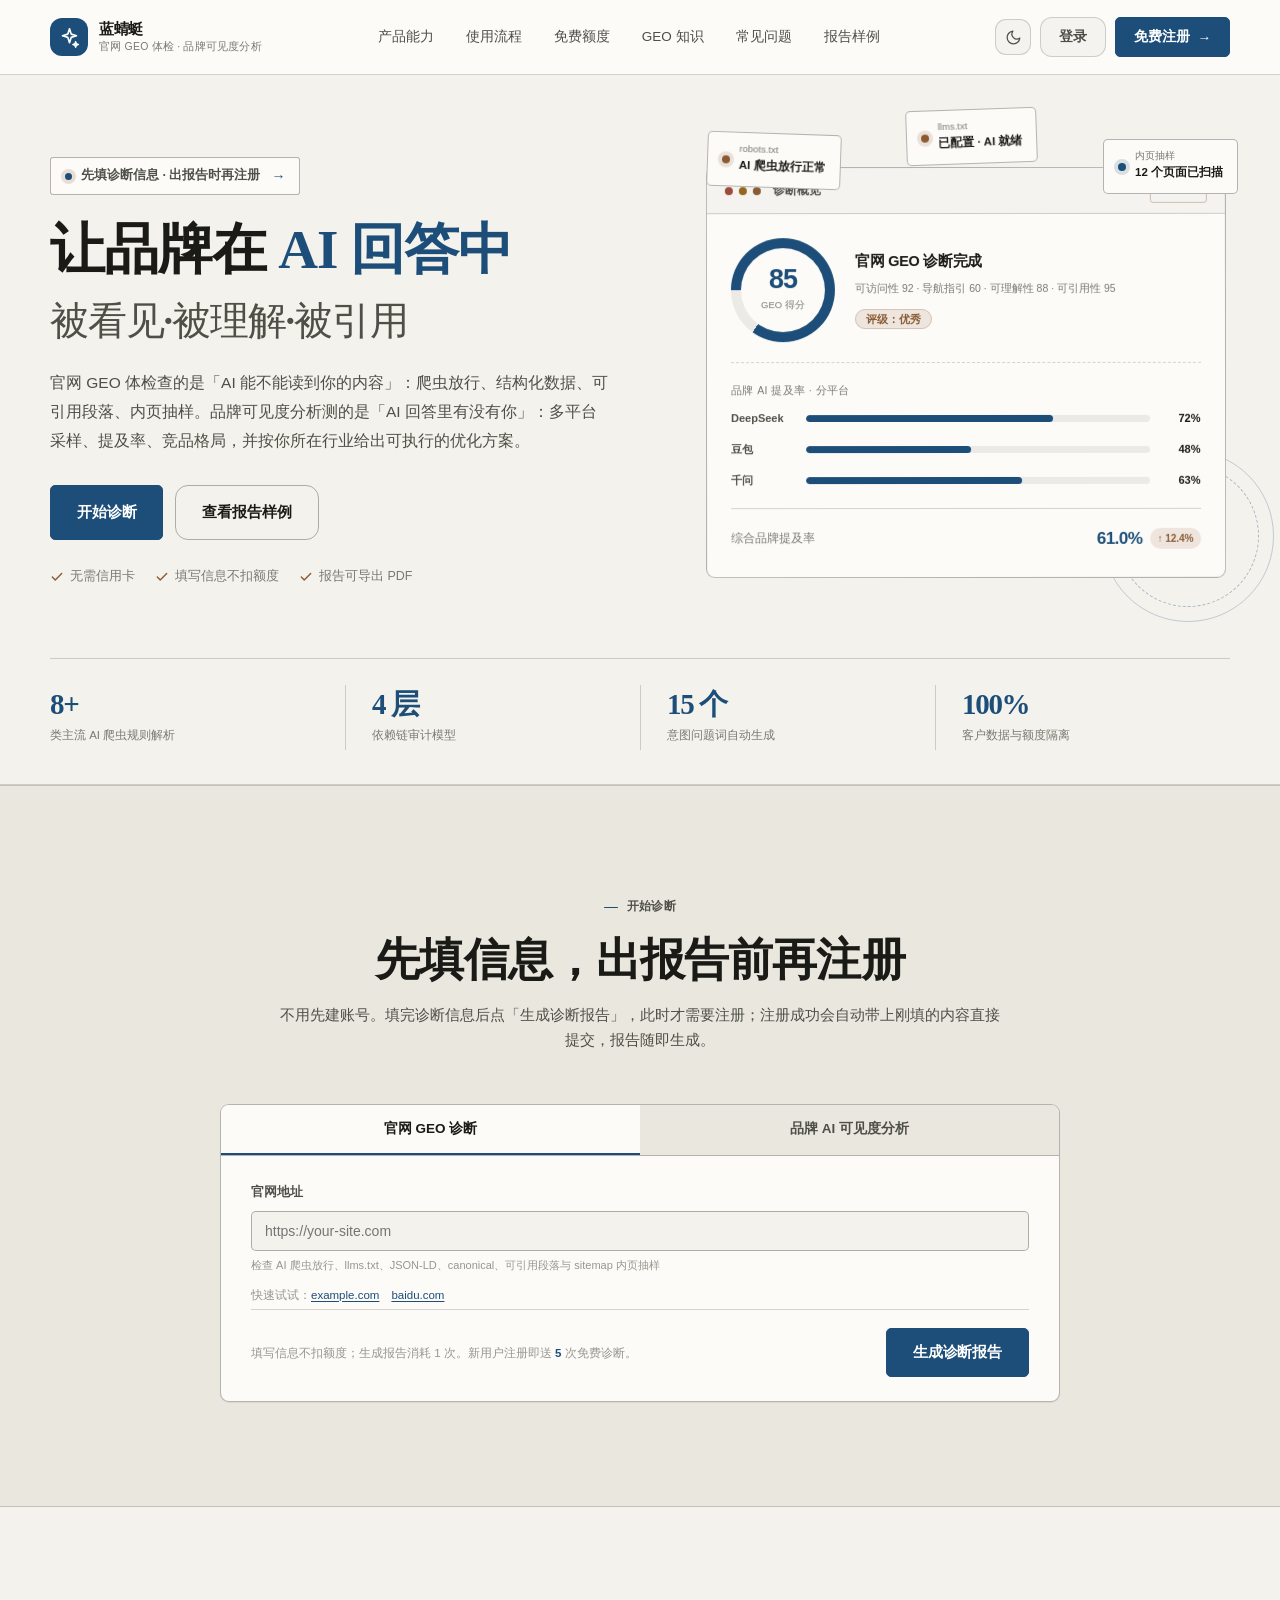
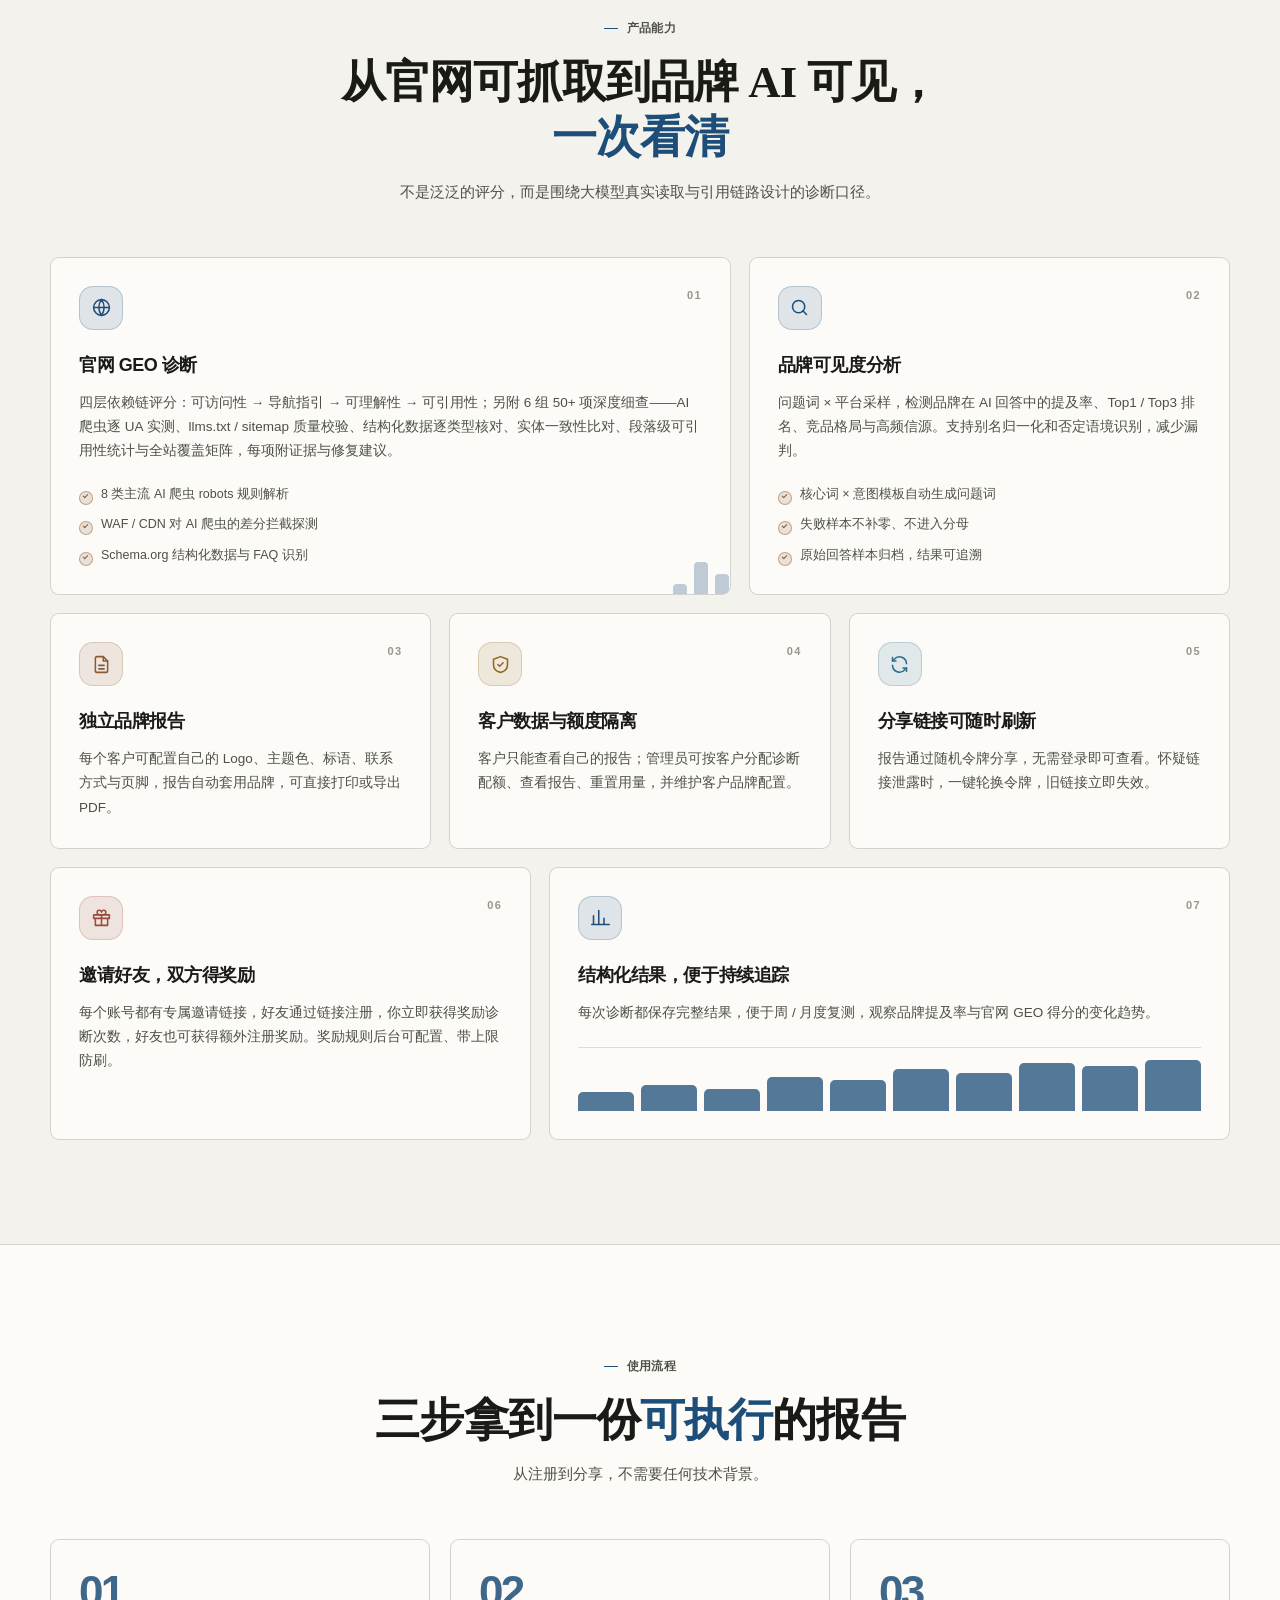
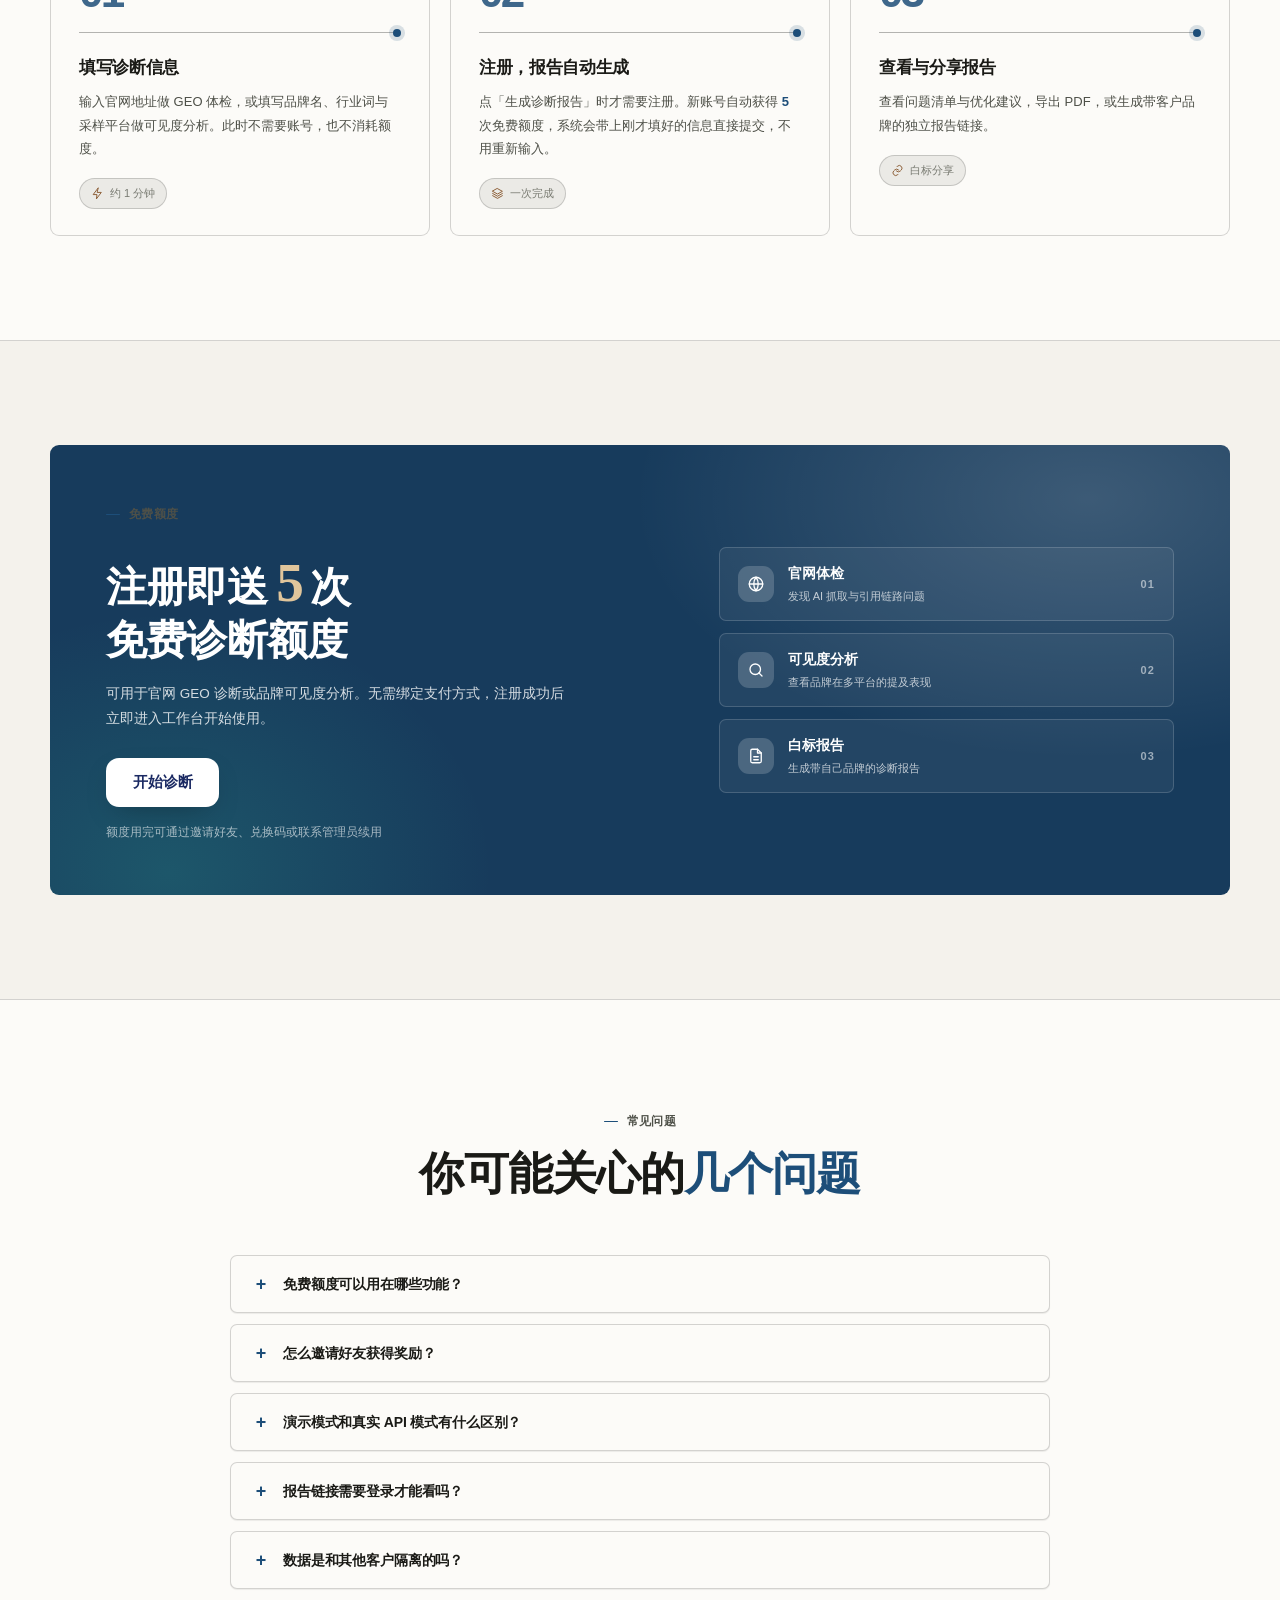
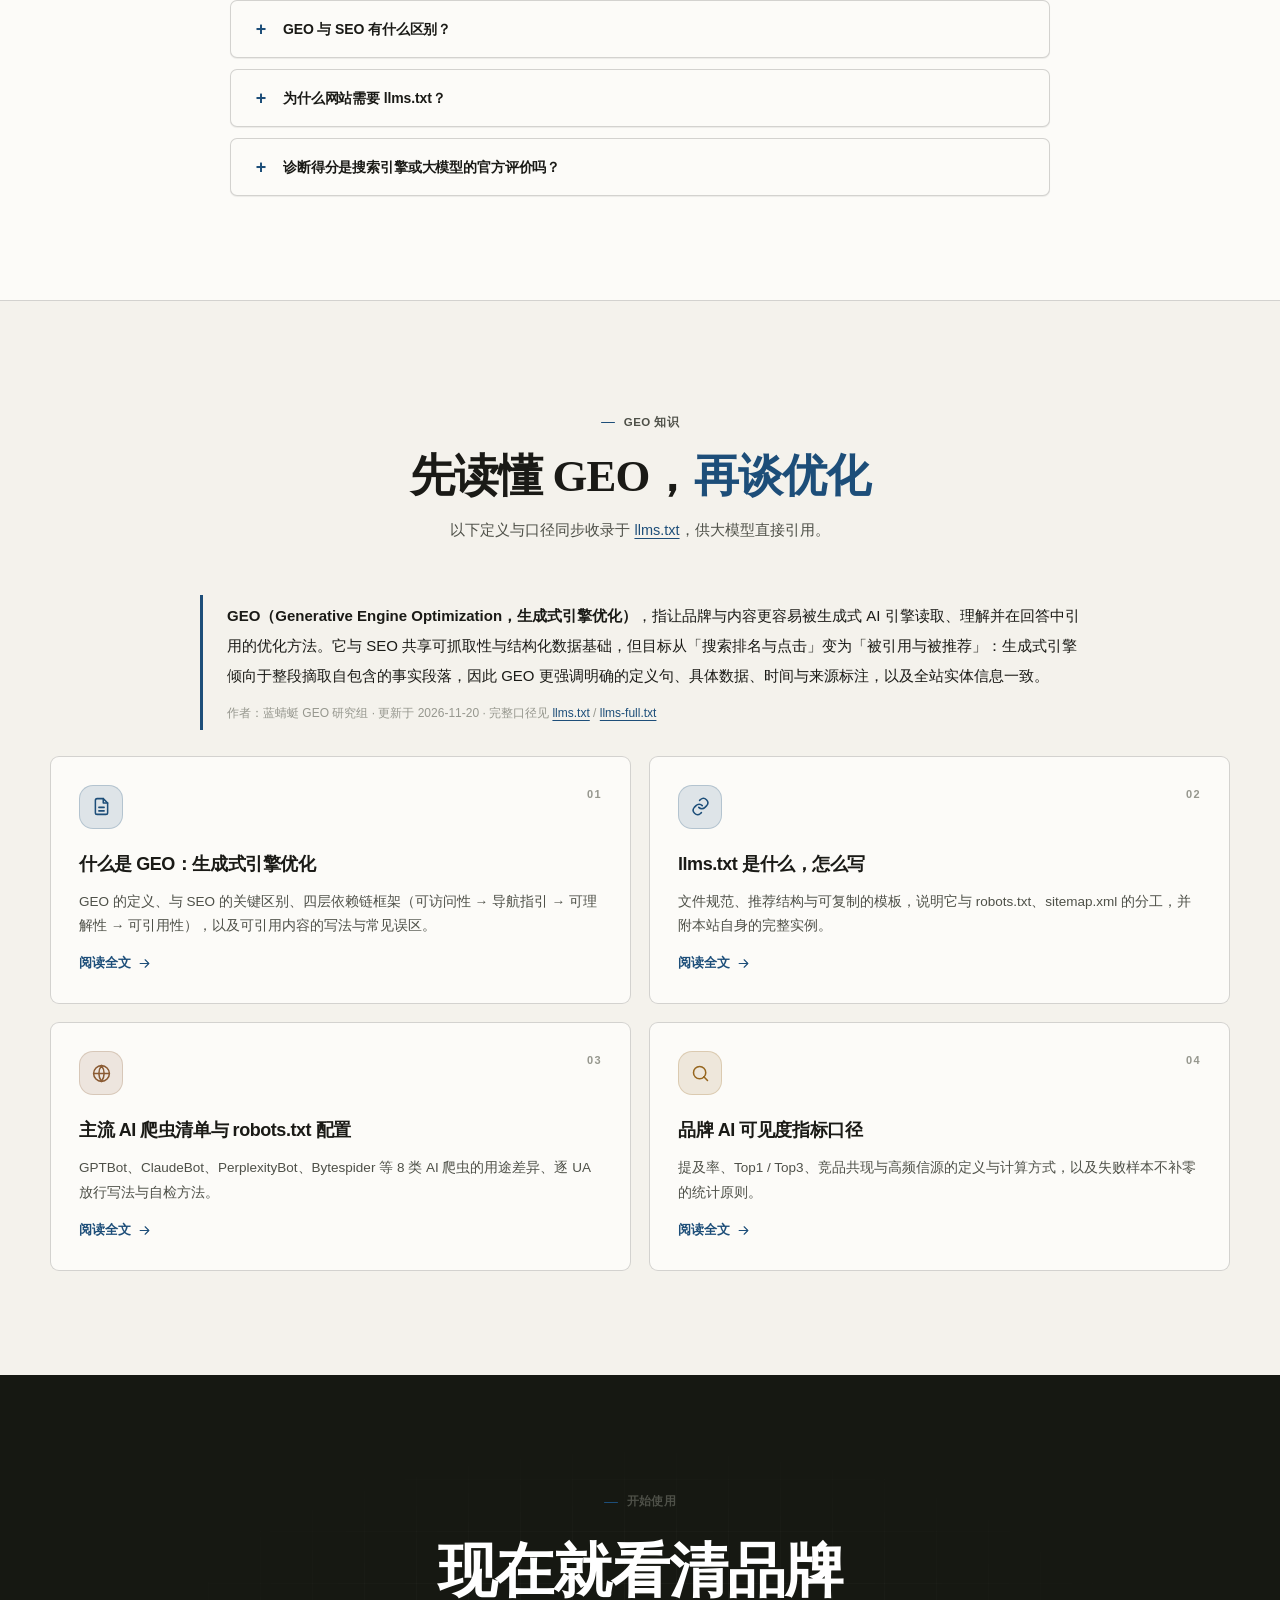
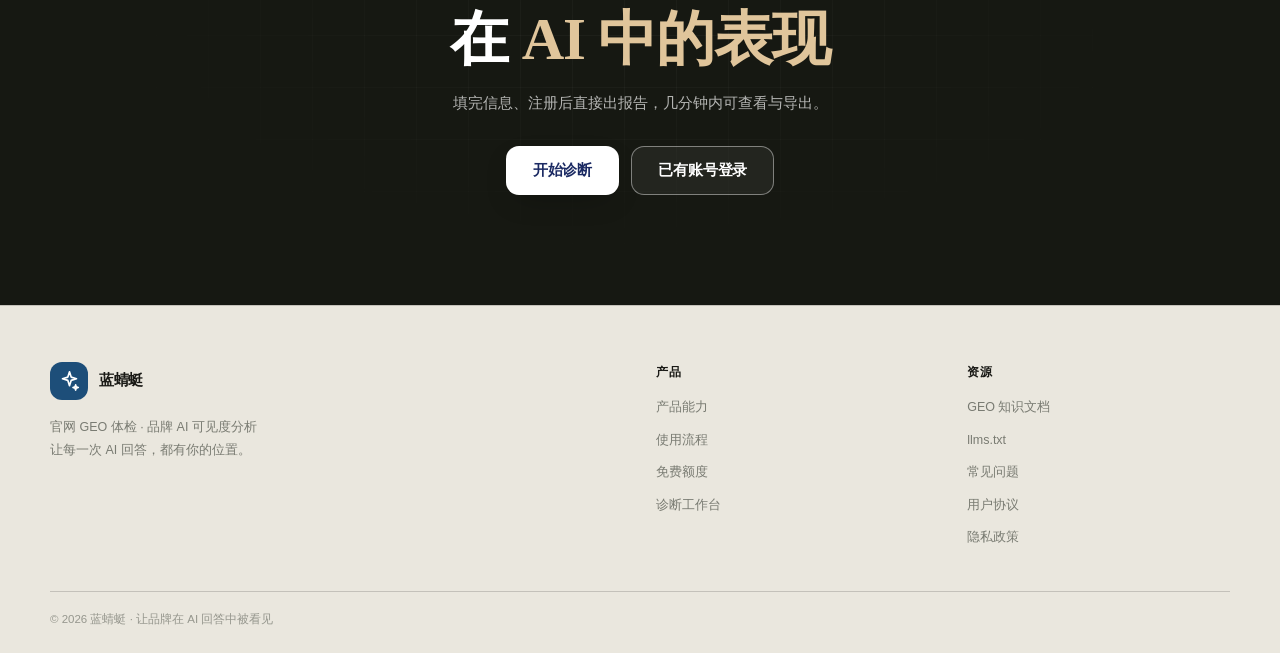
==== commit 0805d381: "docs: 应用 README 黄金模板与作者档案，官方域名指向 geo.lanqingting.net" ====
--- a/landing/index.html
+++ b/landing/index.html
@@ -16,22 +16,22 @@
 <meta name="author" content="蓝蜻蜓">
 <meta name="publisher" content="蓝蜻蜓">
 <meta name="copyright" content="蓝蜻蜓">
-<link rel="canonical" href="https://your-domain.example/">
+<link rel="canonical" href="https://geo.lanqingting.net/">
 <meta property="og:site_name" content="蓝蜻蜓">
 <meta property="og:locale" content="zh_CN">
 <meta property="og:type" content="website">
-<meta property="og:url" content="https://your-domain.example/">
+<meta property="og:url" content="https://geo.lanqingting.net/">
 <meta property="og:title" content="蓝蜻蜓 · 让品牌在 AI 回答中被看见">
 <meta property="og:description" content="官网 GEO 体检 · 品牌可见度分析，注册即享免费额度。">
-<meta property="og:image" content="https://your-domain.example/og-image.png">
+<meta property="og:image" content="https://geo.lanqingting.net/og-image.png">
 <meta property="og:image:width" content="1200">
 <meta property="og:image:height" content="630">
 <meta property="og:image:alt" content="蓝蜻蜓 — 让品牌在 AI 回答中被看见、被理解、被引用">
 <meta name="twitter:card" content="summary_large_image">
 <meta name="twitter:title" content="蓝蜻蜓 · 让品牌在 AI 回答中被看见">
 <meta name="twitter:description" content="官网 GEO 体检 · 品牌可见度分析，注册即享免费额度。">
-<meta name="twitter:image" content="https://your-domain.example/og-image.png">
-<script type="application/ld+json">{"@context":"https://schema.org","@graph":[{"@type":"Organization","@id":"https://your-domain.example/#organization","name":"蓝蜻蜓","url":"https://your-domain.example/","logo":{"@type":"ImageObject","url":"https://your-domain.example/apple-touch-icon.png","width":180,"height":180},"description":"官网 GEO 诊断与品牌 AI 可见度分析平台","knowsAbout":["GEO","生成式引擎优化","AI 可见度","llms.txt","结构化数据","robots.txt"],"contactPoint":{"@type":"ContactPoint","contactType":"customer support","url":"https://your-domain.example/diagnose/","availableLanguage":"zh-CN"}},{"@type":"WebSite","@id":"https://your-domain.example/#website","name":"蓝蜻蜓","url":"https://your-domain.example/","inLanguage":"zh-CN","publisher":{"@id":"https://your-domain.example/#organization"},"datePublished":"2026-11-20","dateModified":"2026-11-20"},{"@type":"SoftwareApplication","@id":"https://your-domain.example/#app","name":"蓝蜻蜓","applicationCategory":"BusinessApplication","operatingSystem":"Web","url":"https://your-domain.example/","description":"官网 GEO 诊断与品牌 AI 可见度分析平台，输出可白标的诊断报告","publisher":{"@id":"https://your-domain.example/#organization"},"offers":{"@type":"Offer","description":"新用户注册赠送免费诊断额度"}}]}</script>
+<meta name="twitter:image" content="https://geo.lanqingting.net/og-image.png">
+<script type="application/ld+json">{"@context":"https://schema.org","@graph":[{"@type":"Organization","@id":"https://geo.lanqingting.net/#organization","name":"蓝蜻蜓","url":"https://geo.lanqingting.net/","logo":{"@type":"ImageObject","url":"https://geo.lanqingting.net/apple-touch-icon.png","width":180,"height":180},"description":"官网 GEO 诊断与品牌 AI 可见度分析平台","knowsAbout":["GEO","生成式引擎优化","AI 可见度","llms.txt","结构化数据","robots.txt"],"contactPoint":{"@type":"ContactPoint","contactType":"customer support","url":"https://geo.lanqingting.net/diagnose/","availableLanguage":"zh-CN"}},{"@type":"WebSite","@id":"https://geo.lanqingting.net/#website","name":"蓝蜻蜓","url":"https://geo.lanqingting.net/","inLanguage":"zh-CN","publisher":{"@id":"https://geo.lanqingting.net/#organization"},"datePublished":"2026-11-20","dateModified":"2026-11-20"},{"@type":"SoftwareApplication","@id":"https://geo.lanqingting.net/#app","name":"蓝蜻蜓","applicationCategory":"BusinessApplication","operatingSystem":"Web","url":"https://geo.lanqingting.net/","description":"官网 GEO 诊断与品牌 AI 可见度分析平台，输出可白标的诊断报告","publisher":{"@id":"https://geo.lanqingting.net/#organization"},"offers":{"@type":"Offer","description":"新用户注册赠送免费诊断额度"}}]}</script>
 <!-- SEO:BRAND_END -->
 <script type="application/ld+json">{"@context":"https://schema.org","@type":"FAQPage","mainEntity":[{"@type":"Question","name":"免费额度可以用在哪些功能？","acceptedAnswer":{"@type":"Answer","text":"官网 GEO 诊断和品牌可见度分析都会消耗 1 次额度。查看历史报告、生成分享链接、导出 PDF 不额外消耗额度。"}},{"@type":"Question","name":"怎么邀请好友获得奖励？","acceptedAnswer":{"@type":"Answer","text":"登录工作台进入「邀请有礼」，复制你的专属邀请链接或邀请码发给好友。好友通过链接注册成功后，奖励次数自动加到你的剩余额度中，无需手动领取。"}},{"@type":"Question","name":"演示模式和真实 API 模式有什么区别？","acceptedAnswer":{"@type":"Answer","text":"演示模式基于真实报告结构复现，用于快速了解分析维度；真实 API 模式会调用已配置的大模型接口采样，需在服务器配置对应 Key。未配置 Key 时会自动降级为演示模式。"}},{"@type":"Question","name":"报告链接需要登录才能看吗？","acceptedAnswer":{"@type":"Answer","text":"不需要。报告通过随机令牌分享，拿到链接即可查看；你可以在工作台随时刷新令牌让旧链接失效，也可以设置链接有效期并续期。"}},{"@type":"Question","name":"数据是和其他客户隔离的吗？","acceptedAnswer":{"@type":"Answer","text":"是的。每个客户只能查看自己的报告，管理员也需要指定客户才能查看对应数据。"}},{"@type":"Question","name":"GEO 与 SEO 有什么区别？","acceptedAnswer":{"@type":"Answer","text":"SEO 优化搜索结果页的排名与点击，GEO 优化被生成式 AI 引擎读取、理解与引用。两者共享可抓取性与结构化数据基础，但 GEO 更强调自包含事实段落、时间与来源标注、实体信息一致。"}},{"@type":"Question","name":"为什么网站需要 llms.txt？","acceptedAnswer":{"@type":"Answer","text":"llms.txt 放在站点根目录，用一段简介加链接列表帮大模型快速理解站点结构与可信内容来源，减少模型在导航与脚本中定位正文的成本。它不替代 robots.txt 与 sitemap.xml，三者分工不同。"}},{"@type":"Question","name":"诊断得分是搜索引擎或大模型的官方评价吗？","acceptedAnswer":{"@type":"Answer","text":"不是。得分基于公开网页抓取与规则计算得出，仅供优化参考，不代表任何搜索引擎或大模型的官方评价。"}}]}</script>
 <script type="application/ld+json">{"@context":"https://schema.org","@type":"HowTo","name":"如何生成一份 GEO 诊断报告","totalTime":"PT5M","step":[{"@type":"HowToStep","position":1,"name":"填写诊断信息","text":"输入官网地址做 GEO 体检，或填写品牌名、行业词与采样平台做可见度分析，不需要账号也不消耗额度。"},{"@type":"HowToStep","position":2,"name":"注册账号","text":"点「生成诊断报告」时才需要注册，新账号自动获得免费额度，系统会带上刚才填好的信息直接提交。"},{"@type":"HowToStep","position":3,"name":"查看与分享报告","text":"查看问题清单与优化建议，导出 PDF，或生成带客户品牌的独立报告链接。"}]}</script>
